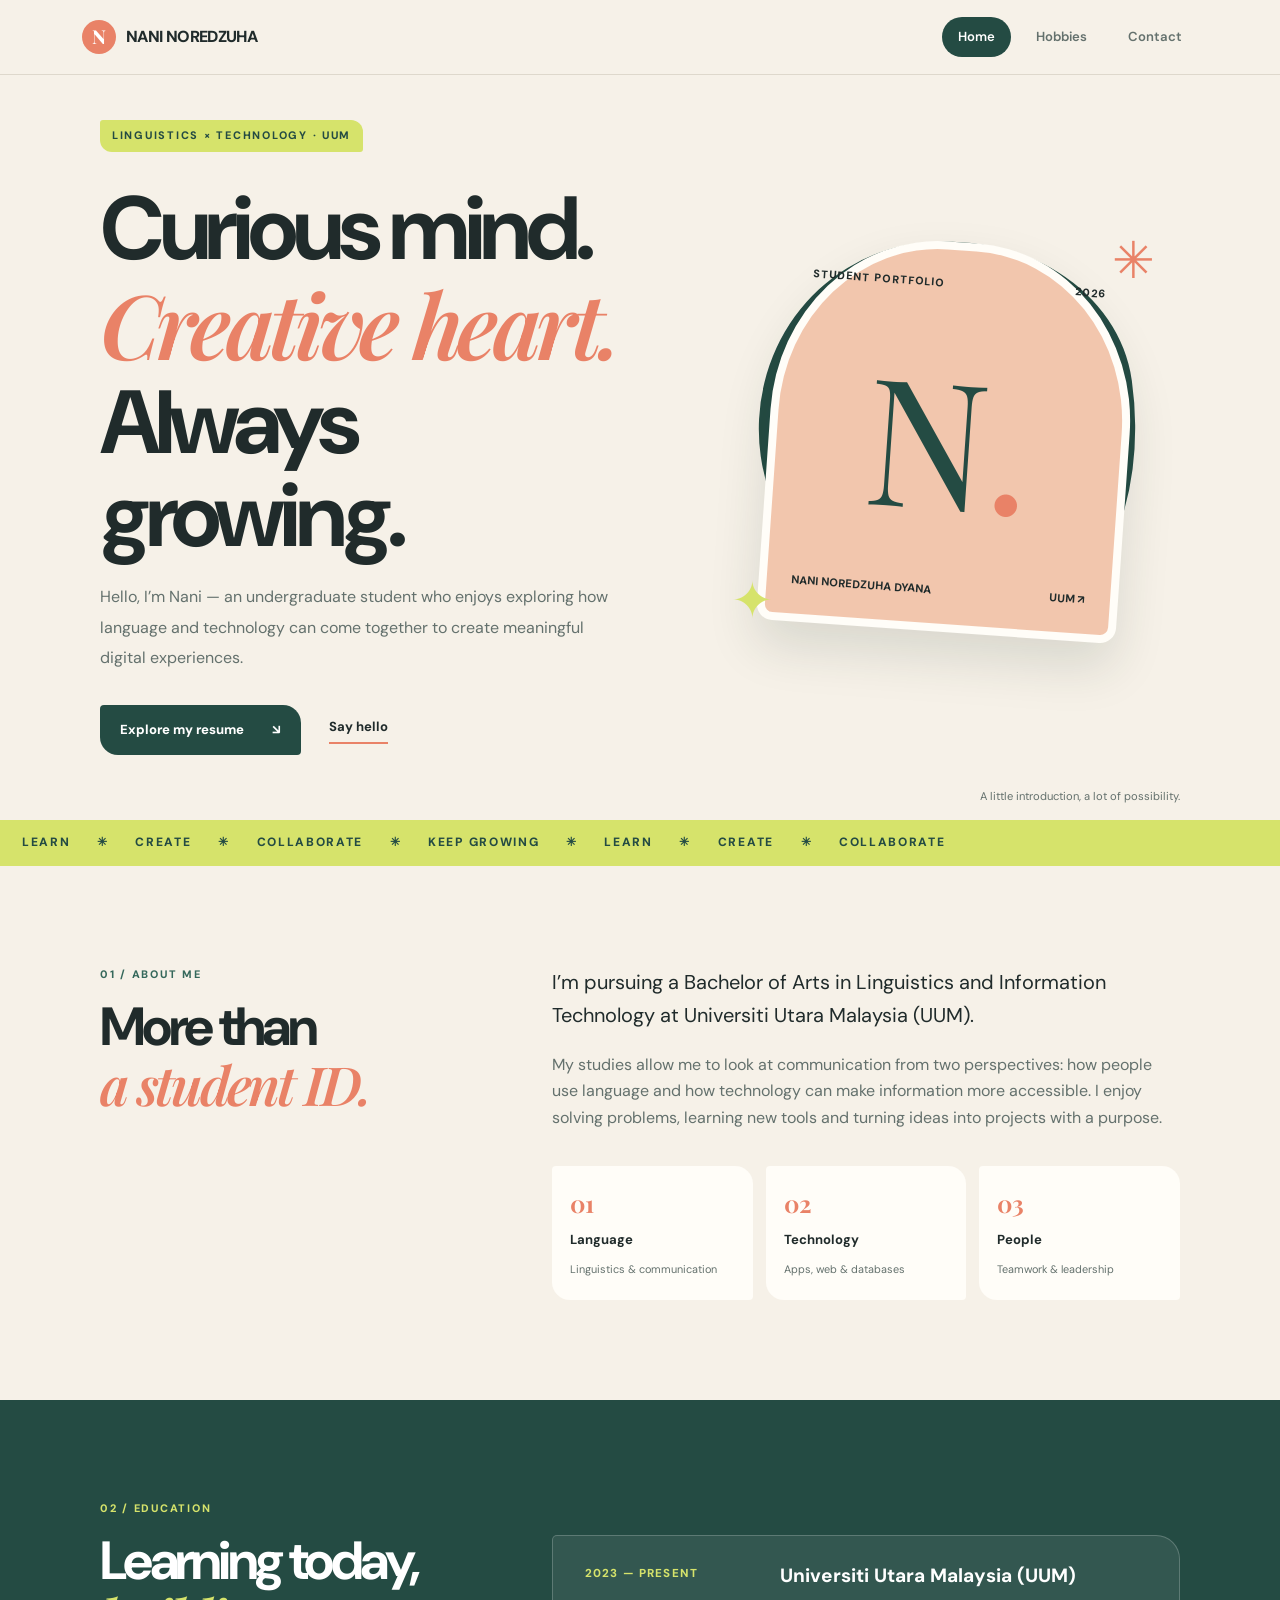
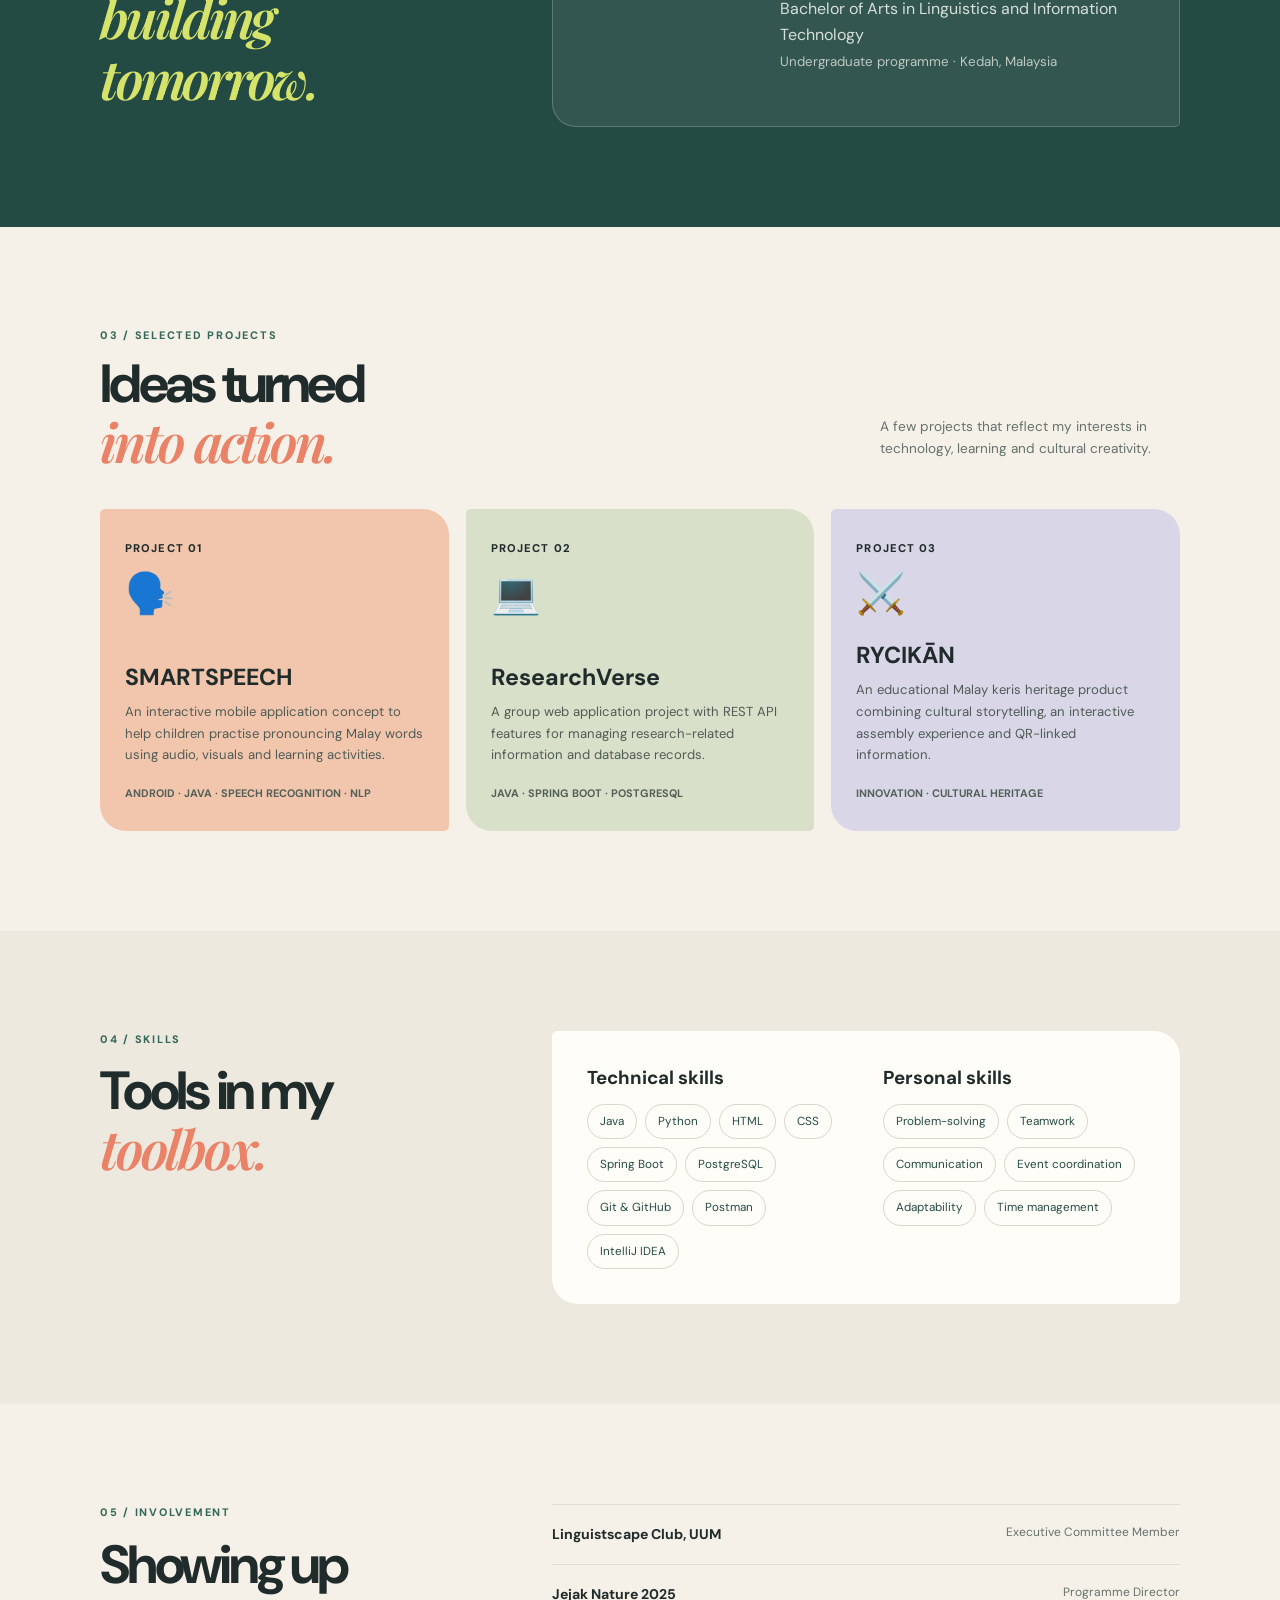
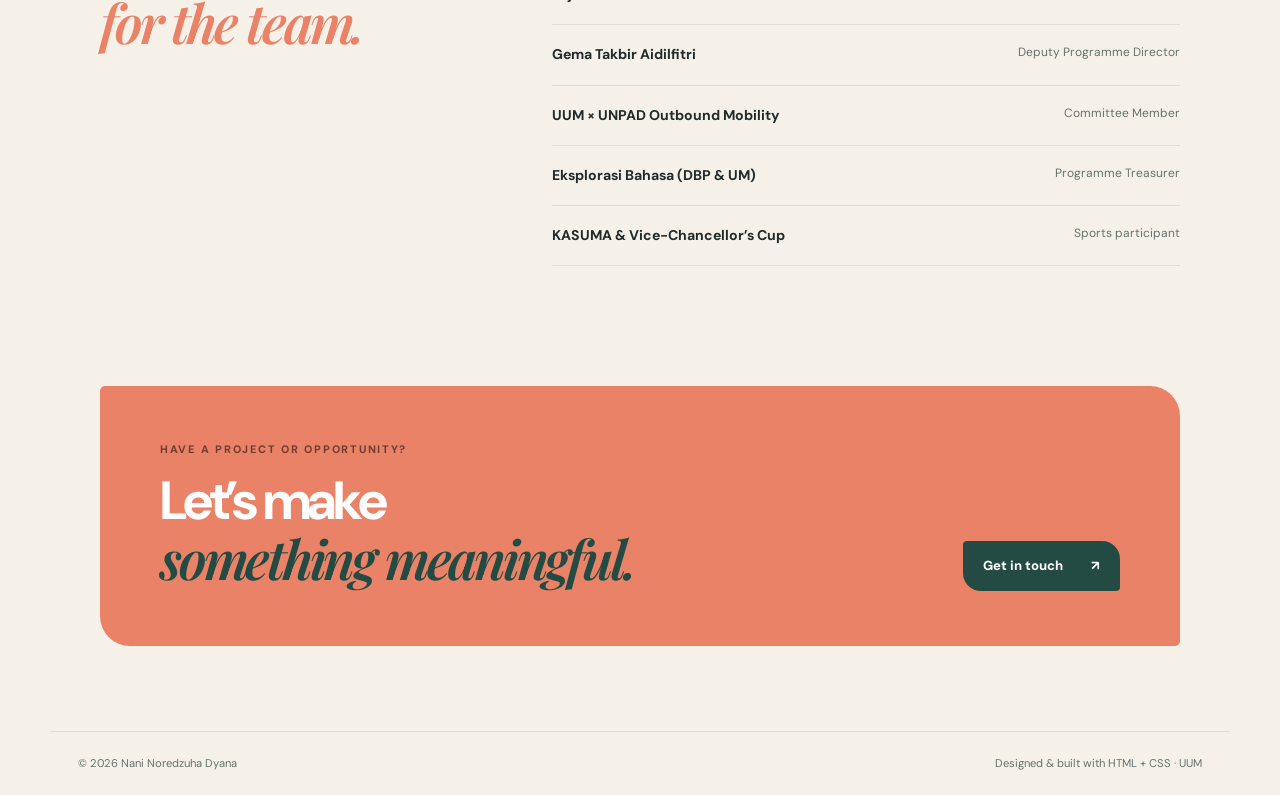
==== index.html @ 20a86c76 "Add personal resume website" ====
<!DOCTYPE html>
<html lang="en">
<head>
  <meta charset="UTF-8"><meta name="viewport" content="width=device-width, initial-scale=1.0">
  <meta name="description" content="Personal resume and portfolio of Nani Noredzuha Dyana.">
  <title>Nani Noredzuha Dyana | Home</title><link rel="stylesheet" href="style.css">
</head>
<body>
<header class="site-header"><div class="header-inner">
  <a class="brand" href="index.html"><span class="brand-mark">N</span> NANI NOREDZUHA</a>
  <nav><a class="active" href="index.html">Home</a><a href="hobbies.html">Hobbies</a><a href="contact.html">Contact</a></nav>
</div></header>
<main>
  <section class="hero wrap">
    <div class="hero-copy">
      <p class="eyebrow">LINGUISTICS × TECHNOLOGY · UUM</p>
      <h1>Curious mind.<br><em>Creative heart.</em><br>Always growing.</h1>
      <p class="intro">Hello, I’m Nani — an undergraduate student who enjoys exploring how language and technology can come together to create meaningful digital experiences.</p>
      <div class="hero-actions"><a class="button button-dark" href="#about">Explore my resume <span>↘</span></a><a class="text-link" href="contact.html">Say hello</a></div>
    </div>
    <div class="visual-wrap" aria-label="Decorative profile illustration">
      <div class="visual-bg"></div><div class="visual-card">
        <div class="visual-top"><span>STUDENT PORTFOLIO</span><span>2026</span></div>
        <div class="big-monogram">N<span style="color:#e98267">.</span></div>
        <div class="visual-bottom"><span>NANI NOREDZUHA DYANA</span><span>UUM ↗</span></div>
      </div><span class="spark one">✳</span><span class="spark two">✦</span>
    </div>
    <span class="hero-note">A little introduction, a lot of possibility.</span>
  </section>
  <div class="marquee"><span>LEARN</span> ✳ <span>CREATE</span> ✳ <span>COLLABORATE</span> ✳ <span>KEEP GROWING</span> ✳ <span>LEARN</span> ✳ <span>CREATE</span> ✳ <span>COLLABORATE</span></div>

  <section class="section wrap section-grid" id="about">
    <div class="section-heading"><p class="eyebrow">01 / ABOUT ME</p><h2>More than<br><em>a student ID.</em></h2></div>
    <div><p class="lead">I’m pursuing a Bachelor of Arts in Linguistics and Information Technology at Universiti Utara Malaysia (UUM).</p>
      <p class="muted">My studies allow me to look at communication from two perspectives: how people use language and how technology can make information more accessible. I enjoy solving problems, learning new tools and turning ideas into projects with a purpose.</p>
      <div class="facts">
        <div class="fact"><b>01</b><strong>Language</strong><small>Linguistics & communication</small></div>
        <div class="fact"><b>02</b><strong>Technology</strong><small>Apps, web & databases</small></div>
        <div class="fact"><b>03</b><strong>People</strong><small>Teamwork & leadership</small></div>
      </div>
    </div>
  </section>

  <section class="section green-section">
    <div class="wrap section-grid">
      <div class="section-heading"><p class="eyebrow">02 / EDUCATION</p><h2>Learning today,<br><em>building tomorrow.</em></h2></div>
      <div class="education-card"><span class="education-date">2023 — PRESENT</span><div><h3>Universiti Utara Malaysia (UUM)</h3><p>Bachelor of Arts in Linguistics and Information Technology</p><small>Undergraduate programme · Kedah, Malaysia</small></div></div>
    </div>
  </section>

  <section class="section wrap">
    <div class="section-title-row"><div><p class="eyebrow">03 / SELECTED PROJECTS</p><h2>Ideas turned<br><em>into action.</em></h2></div><p>A few projects that reflect my interests in technology, learning and cultural creativity.</p></div>
    <div class="project-grid">
      <article class="project-card"><div><span class="project-no">PROJECT 01</span><div class="project-icon">🗣️</div></div><div><h3>SMARTSPEECH</h3><p>An interactive mobile application concept to help children practise pronouncing Malay words using audio, visuals and learning activities.</p><small>ANDROID · JAVA · SPEECH RECOGNITION · NLP</small></div></article>
      <article class="project-card"><div><span class="project-no">PROJECT 02</span><div class="project-icon">💻</div></div><div><h3>ResearchVerse</h3><p>A group web application project with REST API features for managing research-related information and database records.</p><small>JAVA · SPRING BOOT · POSTGRESQL</small></div></article>
      <article class="project-card"><div><span class="project-no">PROJECT 03</span><div class="project-icon">⚔️</div></div><div><h3>RYCIKĀN</h3><p>An educational Malay keris heritage product combining cultural storytelling, an interactive assembly experience and QR-linked information.</p><small>INNOVATION · CULTURAL HERITAGE</small></div></article>
    </div>
  </section>

  <section class="section" style="background:#eee9df"><div class="wrap section-grid">
    <div class="section-heading"><p class="eyebrow">04 / SKILLS</p><h2>Tools in my<br><em>toolbox.</em></h2></div>
    <div class="skills-panel"><div><h3>Technical skills</h3><div class="tags"><span>Java</span><span>Python</span><span>HTML</span><span>CSS</span><span>Spring Boot</span><span>PostgreSQL</span><span>Git & GitHub</span><span>Postman</span><span>IntelliJ IDEA</span></div></div><div><h3>Personal skills</h3><div class="tags"><span>Problem-solving</span><span>Teamwork</span><span>Communication</span><span>Event coordination</span><span>Adaptability</span><span>Time management</span></div></div></div>
  </div></section>

  <section class="section wrap section-grid">
    <div class="section-heading"><p class="eyebrow">05 / INVOLVEMENT</p><h2>Showing up<br><em>for the team.</em></h2></div>
    <div class="involvement-list">
      <div class="involvement-item"><strong>Linguistscape Club, UUM</strong><span>Executive Committee Member</span></div>
      <div class="involvement-item"><strong>Jejak Nature 2025</strong><span>Programme Director</span></div>
      <div class="involvement-item"><strong>Gema Takbir Aidilfitri</strong><span>Deputy Programme Director</span></div>
      <div class="involvement-item"><strong>UUM × UNPAD Outbound Mobility</strong><span>Committee Member</span></div>
      <div class="involvement-item"><strong>Eksplorasi Bahasa (DBP & UM)</strong><span>Programme Treasurer</span></div>
      <div class="involvement-item"><strong>KASUMA & Vice-Chancellor’s Cup</strong><span>Sports participant</span></div>
    </div>
  </section>
  <section class="cta wrap"><div><p class="eyebrow">HAVE A PROJECT OR OPPORTUNITY?</p><h2>Let’s make<br><em>something meaningful.</em></h2></div><a class="button button-dark" href="contact.html">Get in touch <span>↗</span></a></section>
</main>
<footer class="site-footer"><span>© 2026 Nani Noredzuha Dyana</span><span>Designed & built with HTML + CSS · UUM</span></footer>
</body></html>
---- style.css ----
@import url('https://fonts.googleapis.com/css2?family=DM+Sans:wght@400;500;600;700;800&family=Playfair+Display:ital,wght@0,600;0,700;1,600;1,700&display=swap');

:root {
  --ink: #202b2b;
  --muted: #64716d;
  --cream: #f6f1e8;
  --paper: #fffdf8;
  --green: #244b43;
  --green-2: #35685b;
  --lime: #d6e36b;
  --coral: #e98267;
  --peach: #f2c6ad;
  --line: #e2ded4;
}
* { box-sizing: border-box; }
html { scroll-behavior: smooth; }
body { margin: 0; background: var(--cream); color: var(--ink); font-family: 'DM Sans', sans-serif; line-height: 1.65; }
a { color: inherit; text-decoration: none; }
.site-header { position: sticky; top: 0; z-index: 10; background: rgba(246,241,232,.94); backdrop-filter: blur(12px); border-bottom: 1px solid #ded8cc; }
.header-inner { max-width: 1180px; margin: auto; padding: 17px 32px; display: flex; align-items: center; justify-content: space-between; }
.brand { display: flex; align-items: center; gap: 10px; font-size: 1rem; font-weight: 800; letter-spacing: -.04em; }
.brand-mark { width: 34px; height: 34px; display: grid; place-items: center; border-radius: 50%; background: var(--coral); color: white; font-family: 'Playfair Display', serif; font-size: 1.2rem; }
nav { display: flex; align-items: center; gap: 9px; }
nav a { padding: 9px 16px; border-radius: 30px; color: var(--muted); font-size: .82rem; font-weight: 600; transition: .2s; }
nav a:hover, nav a.active { background: var(--green); color: white; }
.wrap { width: min(1080px, calc(100% - 56px)); margin-inline: auto; }
.eyebrow { font-size: .68rem; font-weight: 800; letter-spacing: .16em; text-transform: uppercase; color: var(--green-2); }
h1,h2,h3,p { margin-top: 0; }
h1,h2 { letter-spacing: -.06em; line-height: 1.04; }
h1 { font-size: clamp(3.4rem, 7vw, 6.7rem); margin: 20px 0; }
h1 em,h2 em { color: var(--coral); font-family: 'Playfair Display', serif; font-weight: 600; }
h2 { font-size: clamp(2.3rem, 4.2vw, 3.8rem); }
h3 { line-height: 1.25; }
.intro { max-width: 520px; color: var(--muted); font-size: 1rem; line-height: 1.9; }
.button { display: inline-flex; align-items: center; gap: 28px; padding: 14px 20px; border-radius: 4px 18px 4px 18px; font-size: .82rem; font-weight: 800; transition: transform .2s, box-shadow .2s; }
.button:hover { transform: translateY(-3px); box-shadow: 0 10px 22px #1b332522; }
.button-dark { background: var(--green); color: white; }
.button-coral { background: var(--coral); color: white; }
.text-link { font-size: .82rem; font-weight: 700; border-bottom: 2px solid var(--coral); padding-bottom: 4px; }
.hero { display: grid; grid-template-columns: 1.1fr .9fr; align-items: center; gap: 55px; min-height: 650px; padding-top: 45px; padding-bottom: 65px; position: relative; }
.hero-copy { position: relative; z-index: 1; }
.hero-copy .eyebrow { display: inline-block; background: var(--lime); color: var(--green); padding: 7px 12px; border-radius: 3px 12px 3px 12px; }
.hero-actions { display: flex; align-items: center; gap: 28px; margin-top: 32px; }
.visual-wrap { position: relative; min-height: 480px; display: grid; place-items: center; }
.visual-bg { position: absolute; width: 82%; height: 82%; background: var(--green); border-radius: 48% 52% 40% 60% / 48% 42% 58% 52%; transform: rotate(-8deg); }
.visual-card { position: relative; width: 78%; min-height: 390px; padding: 25px; background: var(--peach); border: 8px solid var(--paper); border-radius: 46% 46% 16px 16px; display: flex; flex-direction: column; justify-content: space-between; box-shadow: 0 25px 50px #1b332522; transform: rotate(4deg); }
.visual-top { display: flex; justify-content: space-between; font-size: .68rem; font-weight: 800; letter-spacing: .1em; }
.big-monogram { align-self: center; font-family: 'Playfair Display', serif; font-size: 11rem; line-height: 1; color: var(--green); }
.visual-bottom { display: flex; justify-content: space-between; align-items: end; font-size: .7rem; font-weight: 700; }
.spark { position: absolute; color: var(--coral); font-size: 3.2rem; }
.spark.one { top: 22px; right: 25px; }
.spark.two { bottom: 34px; left: 12px; color: var(--lime); }
.hero-note { position: absolute; bottom: 15px; right: 0; color: var(--muted); font-size: .7rem; }
.marquee { background: var(--lime); color: var(--green); overflow: hidden; white-space: nowrap; padding: 13px 0; font-weight: 800; font-size: .75rem; letter-spacing: .14em; }
.marquee span { margin: 0 22px; }
.section { padding-top: 100px; padding-bottom: 100px; }
.section-grid { display: grid; grid-template-columns: .75fr 1.25fr; gap: 75px; }
.section-heading h2 { margin: 16px 0; }
.lead { font-size: 1.25rem; line-height: 1.65; max-width: 690px; }
.muted { color: var(--muted); }
.facts { display: grid; grid-template-columns: repeat(3,1fr); gap: 13px; margin-top: 35px; }
.fact { background: var(--paper); padding: 18px; border-radius: 4px 18px 4px 18px; min-height: 125px; }
.fact b { display: block; font-size: 1.5rem; color: var(--coral); font-family: 'Playfair Display',serif; }
.fact strong { display: block; font-size: .82rem; margin: 5px 0; }
.fact small { color: var(--muted); font-size: .68rem; }
.green-section { background: var(--green); color: white; }
.green-section .eyebrow { color: var(--lime); }
.green-section h2 em { color: var(--lime); }
.education-card { margin-top: 35px; background: #ffffff12; border: 1px solid #ffffff35; border-radius: 5px 24px 5px 24px; padding: 28px 32px; display: grid; grid-template-columns: 170px 1fr; gap: 25px; }
.education-date { color: var(--lime); font-size: .72rem; font-weight: 800; letter-spacing: .1em; }
.education-card h3 { margin: 0 0 8px; font-size: 1.2rem; }
.education-card p { color: #d6e0d9; margin: 0; }
.education-card small { color: #bdc9c1; }
.section-title-row { display: flex; justify-content: space-between; align-items: end; gap: 20px; margin-bottom: 35px; }
.section-title-row h2 { margin: 12px 0 0; }
.section-title-row > p { color: var(--muted); max-width: 300px; font-size: .85rem; }
.project-grid { display: grid; grid-template-columns: repeat(3,1fr); gap: 17px; }
.project-card { min-height: 320px; padding: 25px; display: flex; flex-direction: column; justify-content: space-between; border-radius: 5px 26px 5px 26px; transition: transform .2s; }
.project-card:hover { transform: translateY(-6px); }
.project-card:nth-child(1) { background: var(--peach); }
.project-card:nth-child(2) { background: #d9e0c9; }
.project-card:nth-child(3) { background: #d9d6e8; }
.project-icon { font-size: 2.5rem; }
.project-no { font-size: .7rem; font-weight: 800; letter-spacing: .1em; }
.project-card h3 { font-size: 1.45rem; margin: 15px 0 9px; }
.project-card p { color: #505b55; font-size: .82rem; }
.project-card small { font-size: .68rem; font-weight: 700; color: #526057; }
.skills-panel { background: var(--paper); padding: 35px; border-radius: 5px 26px 5px 26px; display: grid; grid-template-columns: 1fr 1fr; gap: 35px; }
.skills-panel h3 { margin: 0 0 15px; }
.tags { display: flex; flex-wrap: wrap; gap: 8px; }
.tags span { border: 1px solid #d9d6cb; border-radius: 30px; padding: 7px 12px; font-size: .73rem; color: var(--green); }
.involvement-list { border-top: 1px solid var(--line); }
.involvement-item { padding: 18px 0; display: flex; justify-content: space-between; gap: 20px; border-bottom: 1px solid var(--line); }
.involvement-item strong { font-size: .88rem; }
.involvement-item span { color: var(--muted); font-size: .75rem; text-align: right; }
.cta { background: var(--coral); padding: 55px 60px; border-radius: 5px 30px 5px 30px; display: flex; align-items: end; justify-content: space-between; gap: 25px; margin-top: 20px; margin-bottom: 85px; }
.cta .eyebrow { color: #713f32; }
.cta h2 { margin: 15px 0 0; color: white; }
.cta h2 em { color: var(--green); }
.site-footer { max-width: 1180px; margin: auto; padding: 22px 28px; display: flex; justify-content: space-between; border-top: 1px solid var(--line); color: var(--muted); font-size: .7rem; }
.page-hero { padding-top: 95px; padding-bottom: 65px; position: relative; }
.page-hero h1 { max-width: 780px; }
.page-hero .intro { max-width: 550px; }
.page-index { position: absolute; right: 0; bottom: 55px; color: var(--coral); font-family: 'Playfair Display',serif; font-size: 2rem; }
.page-index small { font-family: 'DM Sans',sans-serif; color: var(--muted); font-size: .8rem; }
.hobby-grid { display: grid; grid-template-columns: 1fr 1fr; gap: 20px; padding-bottom: 100px; }
.hobby-card { background: var(--paper); border-radius: 5px 25px 5px 25px; overflow: hidden; }
.hobby-card:first-child { grid-row: span 2; }
.hobby-art { min-height: 205px; padding: 25px; display: flex; justify-content: space-between; align-items: end; position: relative; overflow: hidden; }
.hobby-card:first-child .hobby-art { min-height: 440px; }
.art-running { background: var(--green); }
.art-learning { background: var(--peach); }
.art-community { background: #d9d6e8; }
.art-word { color: white; font-family: 'Playfair Display',serif; font-size: clamp(2.5rem,5vw,4.6rem); line-height: .95; z-index: 1; }
.art-learning .art-word,.art-community .art-word { color: var(--green); }
.art-shape { position: absolute; width: 220px; height: 220px; border: 2px solid #ffffff66; border-radius: 50%; right: -25px; top: -30px; box-shadow: 0 0 0 25px #ffffff12,0 0 0 50px #ffffff0b; }
.art-symbol { font-size: 2.5rem; color: var(--lime); z-index: 1; }
.hobby-content { padding: 24px 28px 30px; }
.hobby-content h2 { font-size: 1.7rem; margin: 8px 0 12px; }
.hobby-content p:last-child { color: var(--muted); font-size: .85rem; margin-bottom: 0; }
.quote-band { background: var(--lime); padding: 65px 25px; text-align: center; color: var(--green); }
.quote-band p { max-width: 780px; margin: 0 auto 12px; font: italic 600 clamp(1.5rem,3vw,2.5rem)/1.4 'Playfair Display',serif; }
.quote-band span { font-size: .72rem; font-weight: 700; }
.next-page { display: flex; align-items: center; justify-content: space-between; padding-top: 75px; padding-bottom: 80px; }
.next-page h2 { margin: 10px 0 0; }
.contact-layout { display: grid; grid-template-columns: .85fr 1.15fr; gap: 70px; padding: 25px 0 100px; }
.contact-intro { background: var(--green); color: white; padding: 35px; border-radius: 5px 28px 5px 28px; min-height: 330px; display: flex; flex-direction: column; justify-content: space-between; }
.contact-intro .eyebrow { color: var(--lime); }
.contact-intro h2 { font-size: 2.5rem; }
.contact-intro h2 em { color: var(--lime); }
.contact-intro p:last-child { color: #d4ded8; font-size: .85rem; margin: 0; }
.contact-details { background: var(--paper); border-radius: 5px 28px 5px 28px; padding: 15px 30px; }
.contact-row { display: grid; grid-template-columns: 100px 1fr; gap: 15px; padding: 22px 0; border-bottom: 1px solid var(--line); }
.contact-row:last-child { border: 0; }
.contact-row > span { color: var(--green-2); font-size: .67rem; font-weight: 800; letter-spacing: .12em; }
.contact-row strong { display: block; font-size: .9rem; }
.contact-row small { display: block; color: var(--muted); font-size: .72rem; margin-top: 4px; }
.contact-note { text-align: center; padding: 20px 0 95px; }
.contact-note h2 { font-size: clamp(2.5rem,5vw,4.5rem); margin: 12px 0 22px; }
.contact-note p:last-child { color: var(--muted); font-size: .8rem; }
@media(max-width:760px) {
  .header-inner { padding: 13px 18px; }
  nav { gap: 2px; }
  nav a { padding: 8px 10px; font-size: .72rem; }
  .wrap { width: min(100% - 38px,560px); }
  .hero { grid-template-columns: 1fr; gap: 5px; padding-top: 65px; }
  .visual-wrap { min-height: 380px; }
  .visual-card { min-height: 310px; }
  .big-monogram { font-size: 8rem; }
  .hero-note { bottom: 0; }
  .section { padding: 70px 0; }
  .section-grid { grid-template-columns: 1fr; gap: 15px; }
  .facts { grid-template-columns: 1fr; }
  .fact { min-height: auto; }
  .education-card { grid-template-columns: 1fr; gap: 10px; }
  .project-grid { grid-template-columns: 1fr; }
  .project-card { min-height: 250px; }
  .skills-panel { grid-template-columns: 1fr; padding: 25px; }
  .cta { align-items: start; flex-direction: column; padding: 38px 28px; margin-bottom: 60px; }
  .page-hero { padding-top: 70px; }
  .page-index { bottom: 20px; }
  .hobby-grid { grid-template-columns: 1fr; padding-bottom: 65px; }
  .hobby-card:first-child { grid-row: auto; }
  .hobby-card:first-child .hobby-art { min-height: 280px; }
  .next-page { align-items: start; flex-direction: column; gap: 20px; }
  .contact-layout { grid-template-columns: 1fr; gap: 20px; padding-bottom: 65px; }
  .contact-row { grid-template-columns: 75px 1fr; }
  .site-footer { padding: 20px; flex-wrap: wrap; gap: 8px; }
}
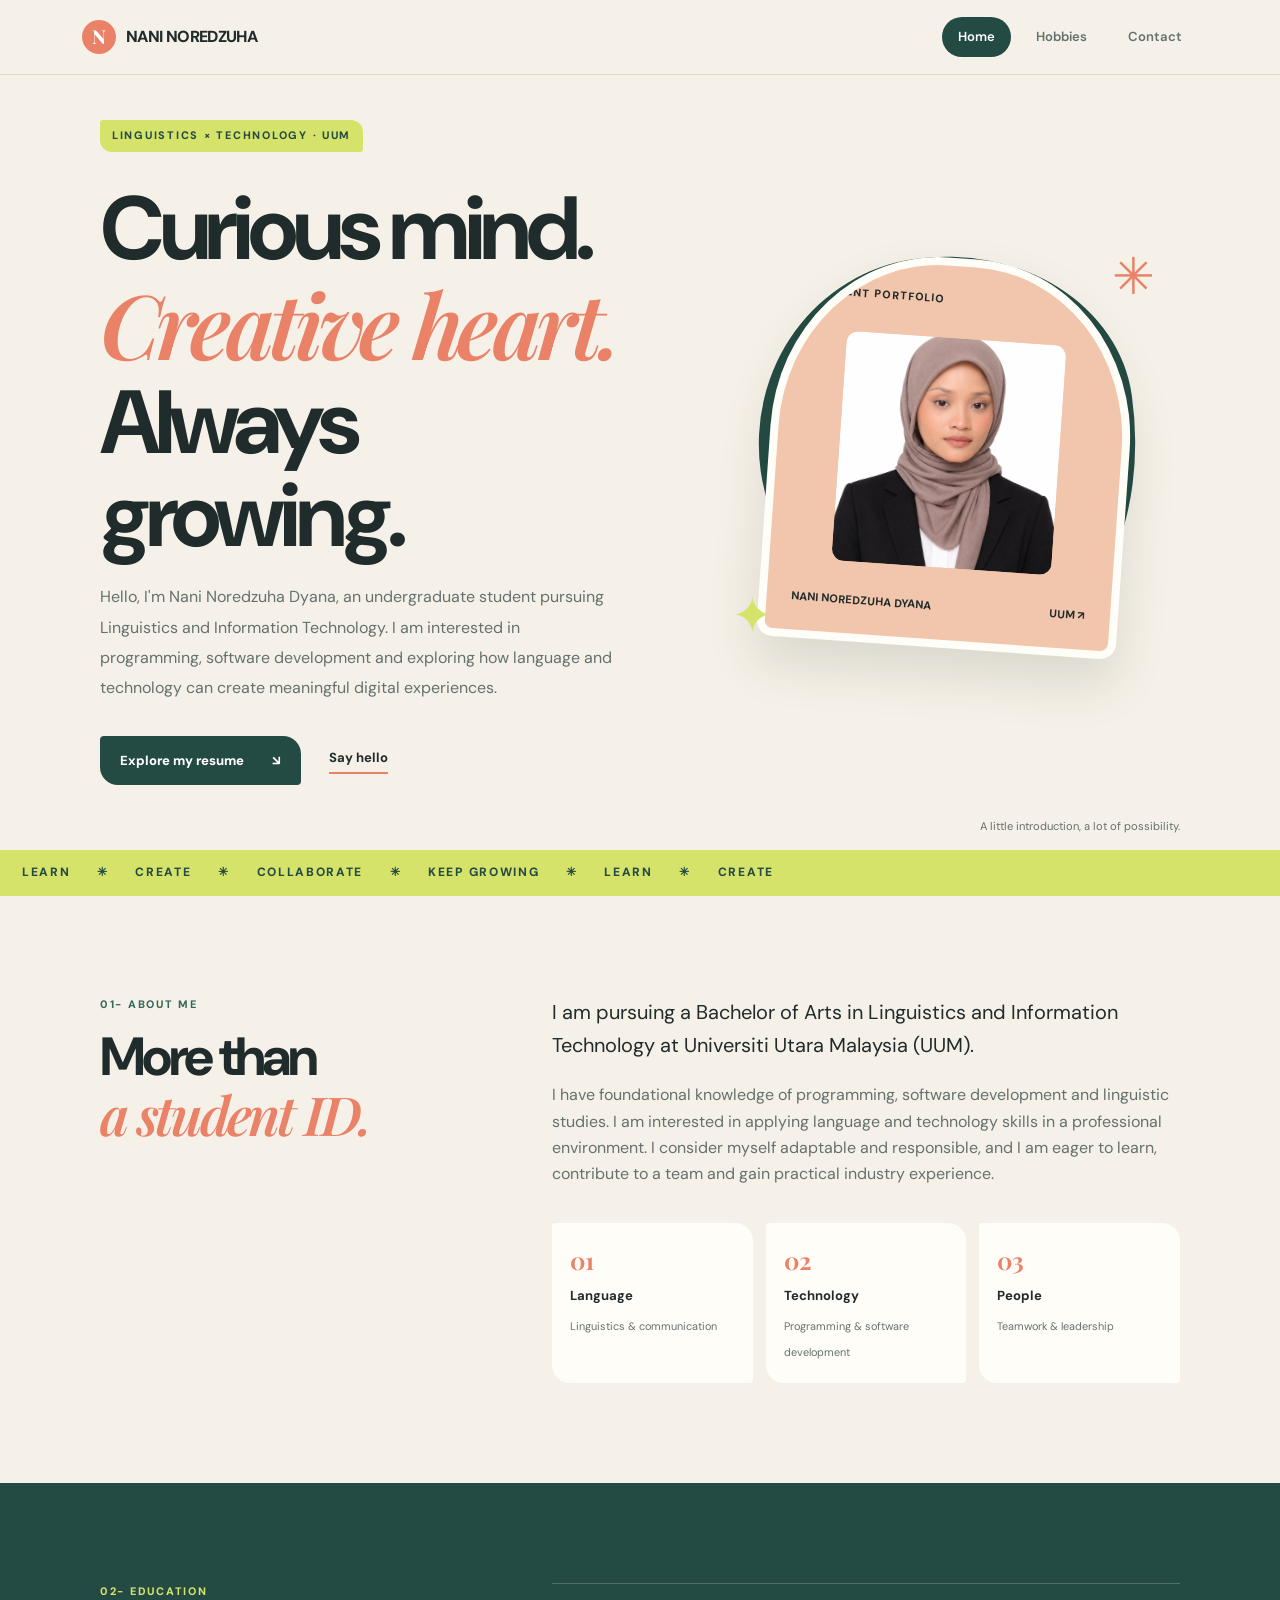
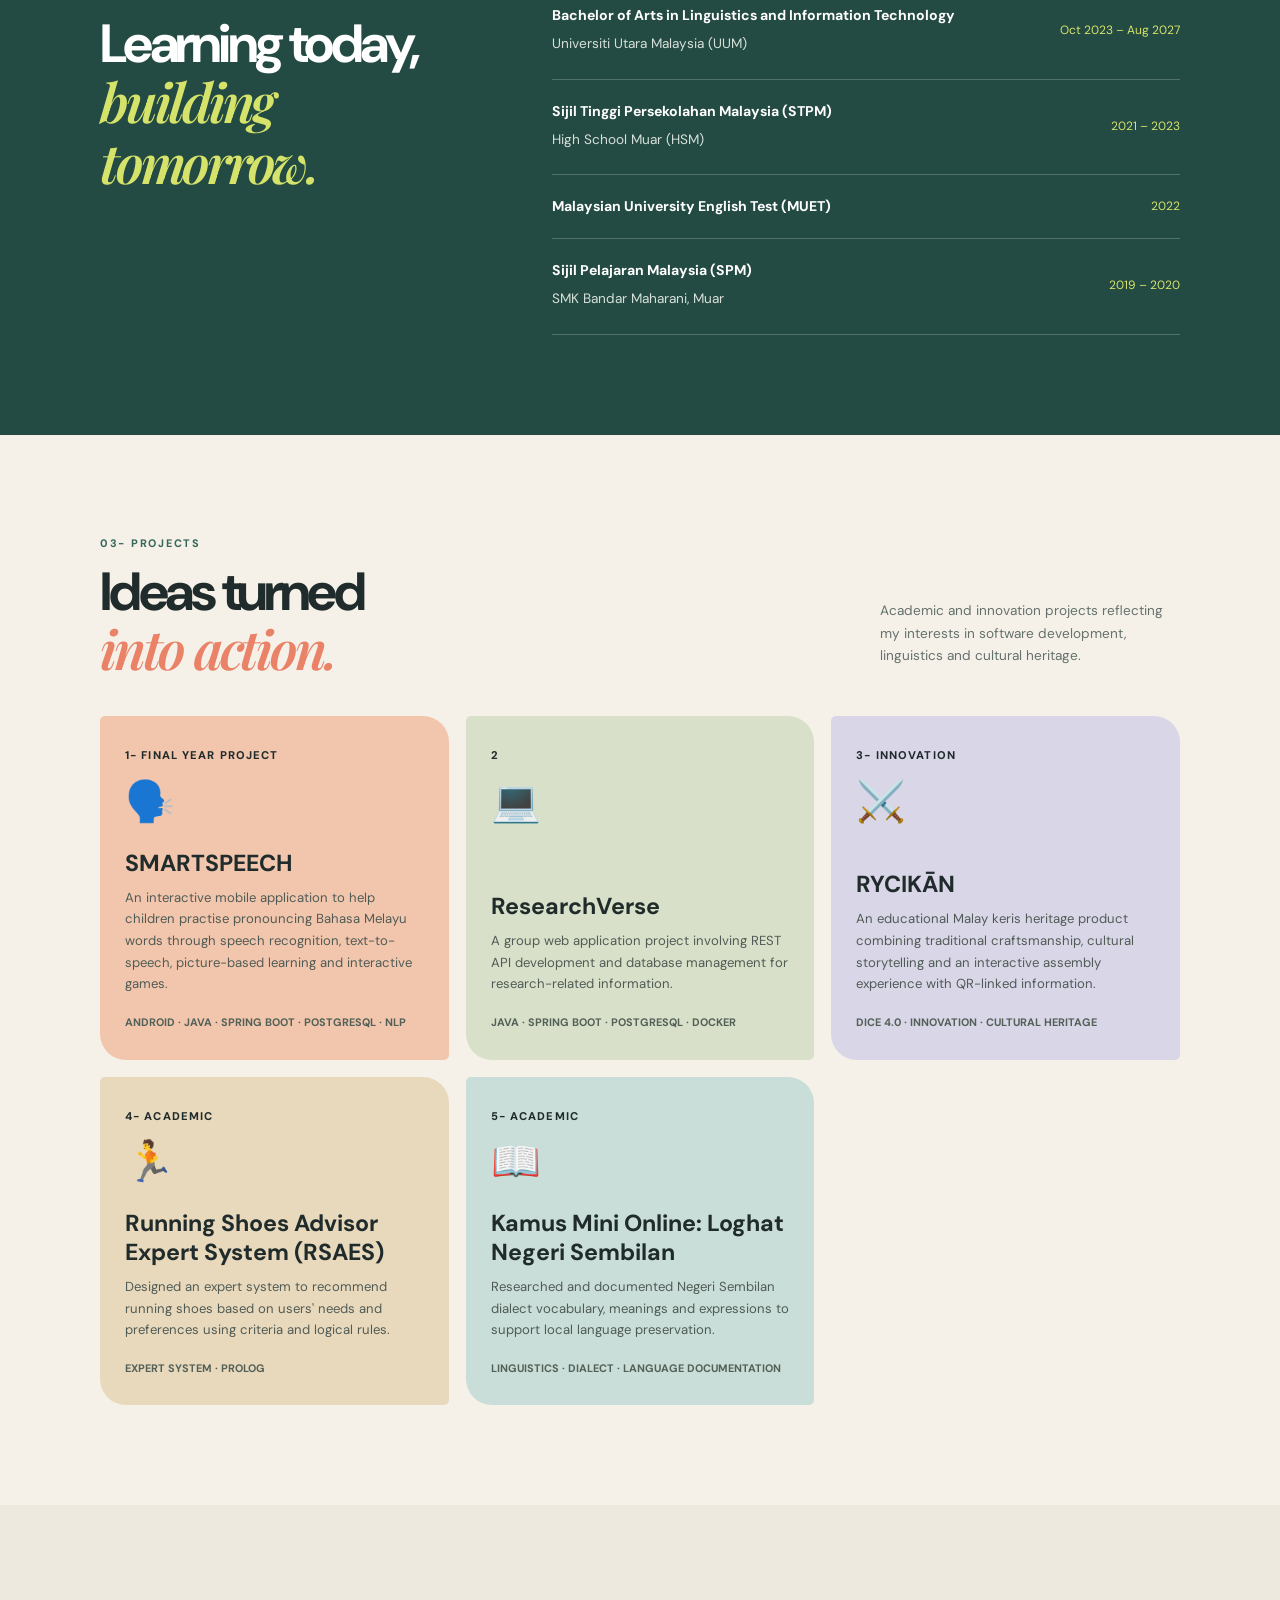
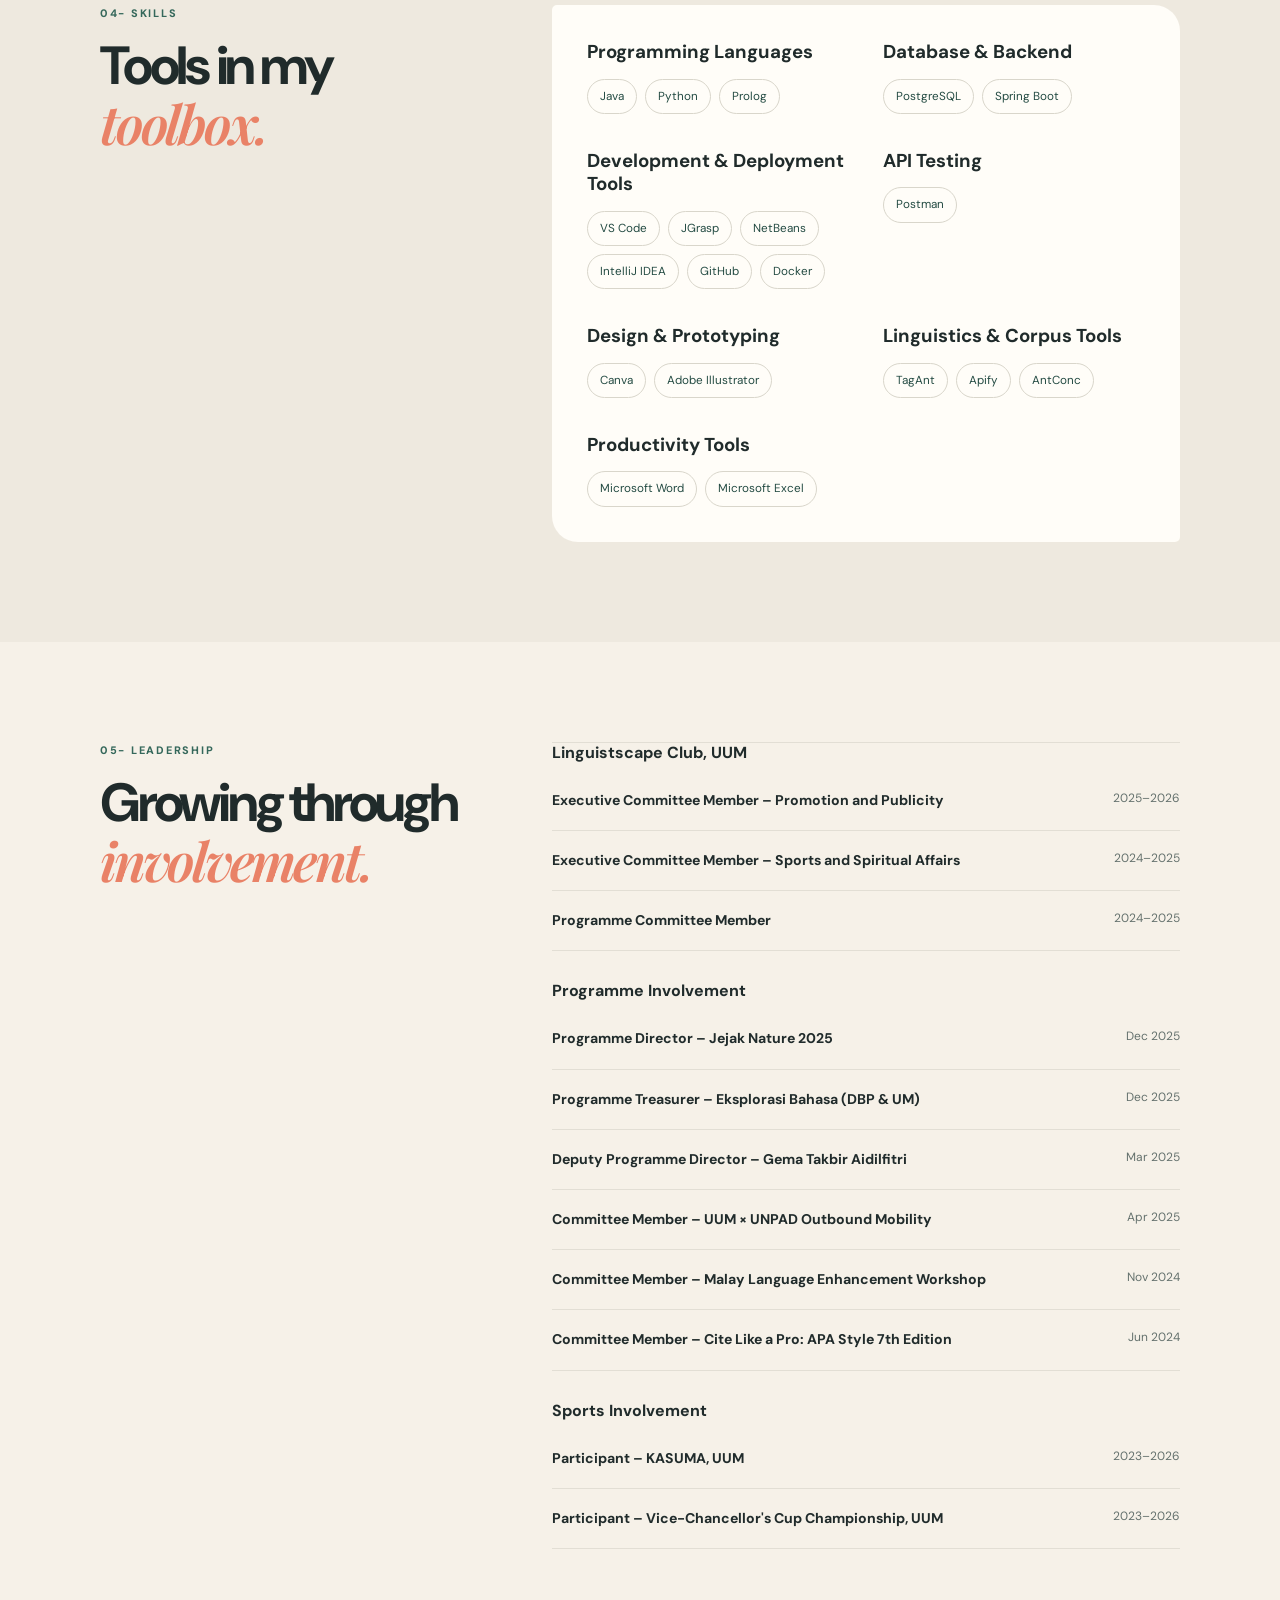
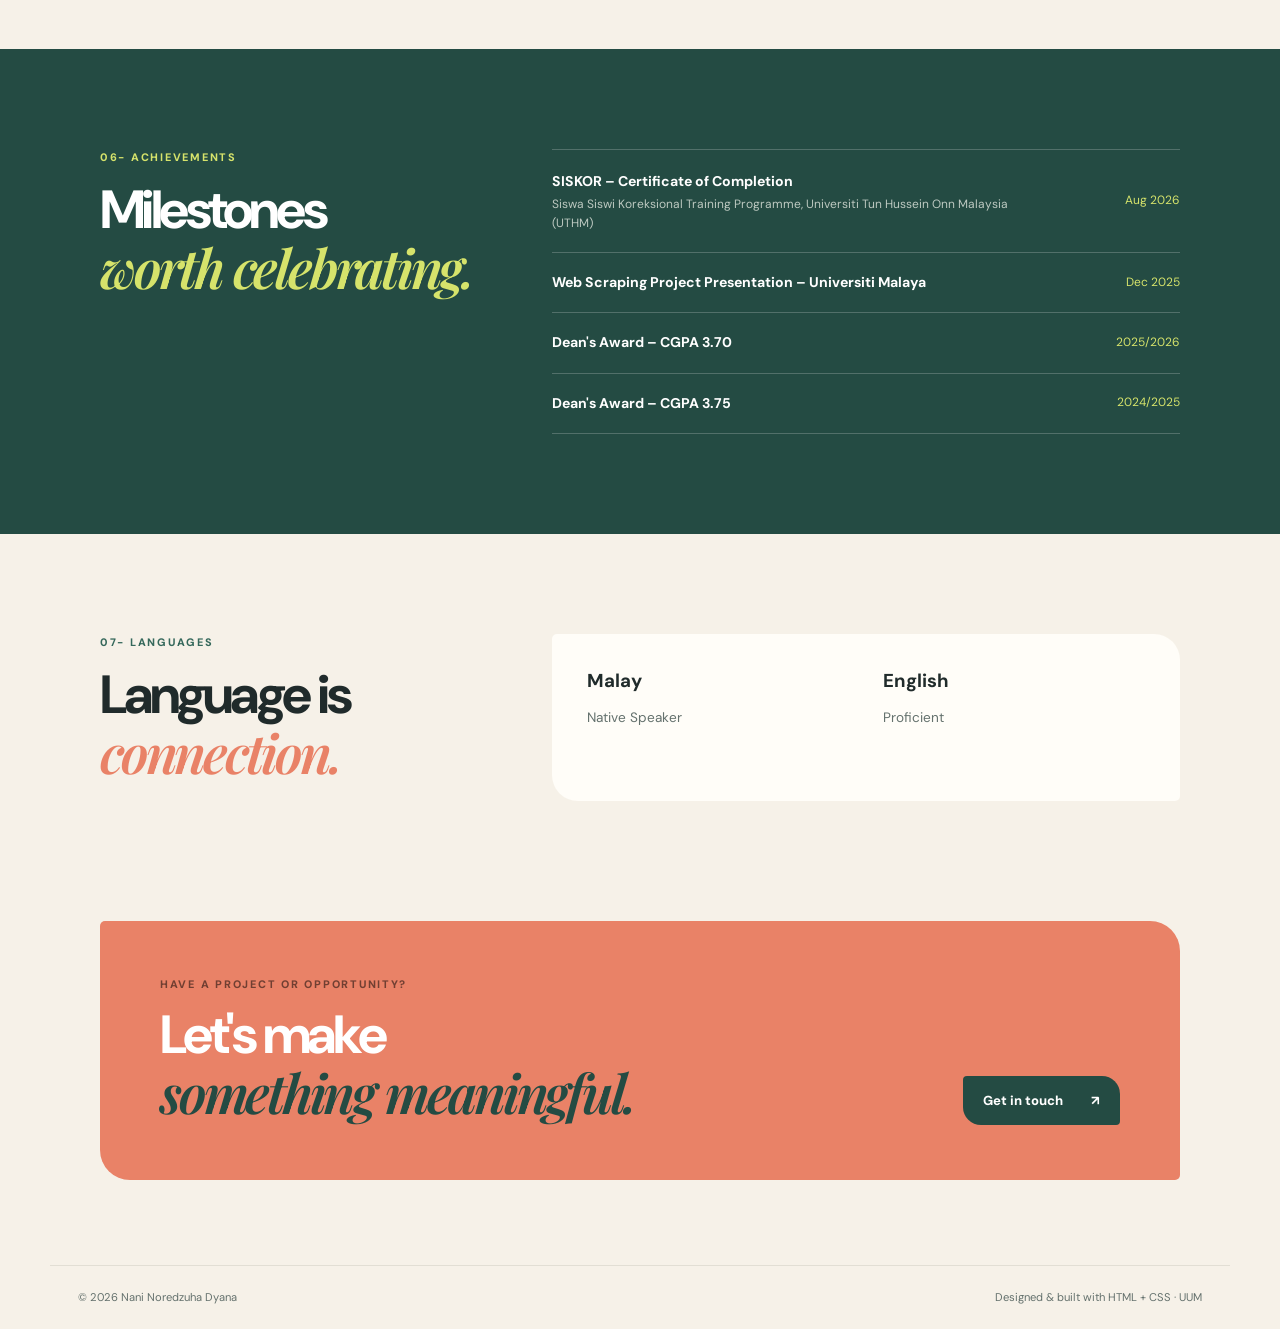
==== commit abe2bb2f: "Update website styling for all pages" ====
--- a/index.html
+++ b/index.html
@@ -1,79 +1,525 @@
+
 <!DOCTYPE html>
 <html lang="en">
 <head>
-  <meta charset="UTF-8"><meta name="viewport" content="width=device-width, initial-scale=1.0">
+  <meta charset="UTF-8">
+  <meta name="viewport" content="width=device-width, initial-scale=1.0">
   <meta name="description" content="Personal resume and portfolio of Nani Noredzuha Dyana.">
-  <title>Nani Noredzuha Dyana | Home</title><link rel="stylesheet" href="style.css">
+  <title>Nani Noredzuha Dyana | Personal Portfolio</title>
+  <link rel="stylesheet" href="style.css">
 </head>
+
 <body>
-<header class="site-header"><div class="header-inner">
-  <a class="brand" href="index.html"><span class="brand-mark">N</span> NANI NOREDZUHA</a>
-  <nav><a class="active" href="index.html">Home</a><a href="hobbies.html">Hobbies</a><a href="contact.html">Contact</a></nav>
-</div></header>
+
+<header class="site-header">
+  <div class="header-inner">
+    <a class="brand" href="index.html">
+      <span class="brand-mark">N</span> NANI NOREDZUHA
+    </a>
+
+    <nav>
+      <a class="active" href="index.html">Home</a>
+      <a href="hobbies.html">Hobbies</a>
+      <a href="contact.html">Contact</a>
+    </nav>
+  </div>
+</header>
+
 <main>
+
+  <!-- HERO SECTION -->
   <section class="hero wrap">
+
     <div class="hero-copy">
       <p class="eyebrow">LINGUISTICS × TECHNOLOGY · UUM</p>
-      <h1>Curious mind.<br><em>Creative heart.</em><br>Always growing.</h1>
-      <p class="intro">Hello, I’m Nani — an undergraduate student who enjoys exploring how language and technology can come together to create meaningful digital experiences.</p>
-      <div class="hero-actions"><a class="button button-dark" href="#about">Explore my resume <span>↘</span></a><a class="text-link" href="contact.html">Say hello</a></div>
-    </div>
-    <div class="visual-wrap" aria-label="Decorative profile illustration">
-      <div class="visual-bg"></div><div class="visual-card">
-        <div class="visual-top"><span>STUDENT PORTFOLIO</span><span>2026</span></div>
-        <div class="big-monogram">N<span style="color:#e98267">.</span></div>
-        <div class="visual-bottom"><span>NANI NOREDZUHA DYANA</span><span>UUM ↗</span></div>
-      </div><span class="spark one">✳</span><span class="spark two">✦</span>
-    </div>
-    <span class="hero-note">A little introduction, a lot of possibility.</span>
-  </section>
-  <div class="marquee"><span>LEARN</span> ✳ <span>CREATE</span> ✳ <span>COLLABORATE</span> ✳ <span>KEEP GROWING</span> ✳ <span>LEARN</span> ✳ <span>CREATE</span> ✳ <span>COLLABORATE</span></div>
-
+
+      <h1>
+        Curious mind.<br>
+        <em>Creative heart.</em><br>
+        Always growing.
+      </h1>
+
+      <p class="intro">
+        Hello, I'm Nani Noredzuha Dyana, an undergraduate student
+        pursuing Linguistics and Information Technology. I am
+        interested in programming, software development and
+        exploring how language and technology can create
+        meaningful digital experiences.
+      </p>
+
+      <div class="hero-actions">
+        <a class="button button-dark" href="#about">
+          Explore my resume <span>↘</span>
+        </a>
+        <a class="text-link" href="contact.html">Say hello</a>
+      </div>
+    </div>
+
+    <div class="visual-wrap">
+      <div class="visual-bg"></div>
+
+      <div class="visual-card profile-card">
+        <div class="visual-top">
+          <span>STUDENT PORTFOLIO</span>
+          <span>2026</span>
+        </div>
+
+        <img src="images/profile.jpg"
+             alt="Nani Noredzuha Dyana"
+             class="profile-photo">
+
+        <div class="visual-bottom">
+          <span>NANI NOREDZUHA DYANA</span>
+          <span>UUM ↗</span>
+        </div>
+      </div>
+
+      <span class="spark one">✳</span>
+      <span class="spark two">✦</span>
+    </div>
+
+    <span class="hero-note">
+            A little introduction, a lot of possibility.
+        </span>
+
+  </section>
+
+  <div class="marquee">
+    <span>LEARN</span> ✳
+    <span>CREATE</span> ✳
+    <span>COLLABORATE</span> ✳
+    <span>KEEP GROWING</span> ✳
+    <span>LEARN</span> ✳
+    <span>CREATE</span>
+  </div>
+
+  <!-- ABOUT ME -->
   <section class="section wrap section-grid" id="about">
-    <div class="section-heading"><p class="eyebrow">01 / ABOUT ME</p><h2>More than<br><em>a student ID.</em></h2></div>
-    <div><p class="lead">I’m pursuing a Bachelor of Arts in Linguistics and Information Technology at Universiti Utara Malaysia (UUM).</p>
-      <p class="muted">My studies allow me to look at communication from two perspectives: how people use language and how technology can make information more accessible. I enjoy solving problems, learning new tools and turning ideas into projects with a purpose.</p>
+
+    <div class="section-heading">
+      <p class="eyebrow">01- ABOUT ME</p>
+      <h2>More than<br><em>a student ID.</em></h2>
+    </div>
+
+    <div>
+      <p class="lead">
+        I am pursuing a Bachelor of Arts in Linguistics and
+        Information Technology at Universiti Utara Malaysia (UUM).
+      </p>
+
+      <p class="muted">
+        I have foundational knowledge of programming, software
+        development and linguistic studies. I am interested in
+        applying language and technology skills in a professional
+        environment. I consider myself adaptable and responsible,
+        and I am eager to learn, contribute to a team and gain
+        practical industry experience.
+      </p>
+
       <div class="facts">
-        <div class="fact"><b>01</b><strong>Language</strong><small>Linguistics & communication</small></div>
-        <div class="fact"><b>02</b><strong>Technology</strong><small>Apps, web & databases</small></div>
-        <div class="fact"><b>03</b><strong>People</strong><small>Teamwork & leadership</small></div>
-      </div>
-    </div>
-  </section>
-
+        <div class="fact">
+          <b>01</b>
+          <strong>Language</strong>
+          <small>Linguistics & communication</small>
+        </div>
+
+        <div class="fact">
+          <b>02</b>
+          <strong>Technology</strong>
+          <small>Programming & software development</small>
+        </div>
+
+        <div class="fact">
+          <b>03</b>
+          <strong>People</strong>
+          <small>Teamwork & leadership</small>
+        </div>
+      </div>
+    </div>
+  </section>
+
+  <!-- EDUCATION -->
   <section class="section green-section">
     <div class="wrap section-grid">
-      <div class="section-heading"><p class="eyebrow">02 / EDUCATION</p><h2>Learning today,<br><em>building tomorrow.</em></h2></div>
-      <div class="education-card"><span class="education-date">2023 — PRESENT</span><div><h3>Universiti Utara Malaysia (UUM)</h3><p>Bachelor of Arts in Linguistics and Information Technology</p><small>Undergraduate programme · Kedah, Malaysia</small></div></div>
-    </div>
-  </section>
-
+
+      <div class="section-heading">
+        <p class="eyebrow">02- EDUCATION</p>
+        <h2>Learning today,<br><em>building tomorrow.</em></h2>
+      </div>
+
+      <div class="involvement-list">
+
+        <div class="involvement-item">
+          <div>
+            <strong>Bachelor of Arts in Linguistics and Information Technology</strong>
+            <p>Universiti Utara Malaysia (UUM)</p>
+          </div>
+          <span>Oct 2023 – Aug 2027</span>
+        </div>
+
+        <div class="involvement-item">
+          <div>
+            <strong>Sijil Tinggi Persekolahan Malaysia (STPM)</strong>
+            <p>High School Muar (HSM)</p>
+          </div>
+          <span>2021 – 2023</span>
+        </div>
+
+        <div class="involvement-item">
+          <div>
+            <strong>Malaysian University English Test (MUET)</strong>
+          </div>
+          <span>2022</span>
+        </div>
+
+        <div class="involvement-item">
+          <div>
+            <strong>Sijil Pelajaran Malaysia (SPM)</strong>
+            <p>SMK Bandar Maharani, Muar</p>
+          </div>
+          <span>2019 – 2020</span>
+        </div>
+
+      </div>
+    </div>
+  </section>
+
+  <!-- ACADEMIC AND INNOVATION PROJECTS -->
   <section class="section wrap">
-    <div class="section-title-row"><div><p class="eyebrow">03 / SELECTED PROJECTS</p><h2>Ideas turned<br><em>into action.</em></h2></div><p>A few projects that reflect my interests in technology, learning and cultural creativity.</p></div>
+
+    <div class="section-title-row">
+      <div>
+        <p class="eyebrow">03- PROJECTS</p>
+        <h2>Ideas turned<br><em>into action.</em></h2>
+      </div>
+
+      <p>
+        Academic and innovation projects reflecting my interests
+        in software development, linguistics and cultural heritage.
+      </p>
+    </div>
+
     <div class="project-grid">
-      <article class="project-card"><div><span class="project-no">PROJECT 01</span><div class="project-icon">🗣️</div></div><div><h3>SMARTSPEECH</h3><p>An interactive mobile application concept to help children practise pronouncing Malay words using audio, visuals and learning activities.</p><small>ANDROID · JAVA · SPEECH RECOGNITION · NLP</small></div></article>
-      <article class="project-card"><div><span class="project-no">PROJECT 02</span><div class="project-icon">💻</div></div><div><h3>ResearchVerse</h3><p>A group web application project with REST API features for managing research-related information and database records.</p><small>JAVA · SPRING BOOT · POSTGRESQL</small></div></article>
-      <article class="project-card"><div><span class="project-no">PROJECT 03</span><div class="project-icon">⚔️</div></div><div><h3>RYCIKĀN</h3><p>An educational Malay keris heritage product combining cultural storytelling, an interactive assembly experience and QR-linked information.</p><small>INNOVATION · CULTURAL HERITAGE</small></div></article>
-    </div>
-  </section>
-
-  <section class="section" style="background:#eee9df"><div class="wrap section-grid">
-    <div class="section-heading"><p class="eyebrow">04 / SKILLS</p><h2>Tools in my<br><em>toolbox.</em></h2></div>
-    <div class="skills-panel"><div><h3>Technical skills</h3><div class="tags"><span>Java</span><span>Python</span><span>HTML</span><span>CSS</span><span>Spring Boot</span><span>PostgreSQL</span><span>Git & GitHub</span><span>Postman</span><span>IntelliJ IDEA</span></div></div><div><h3>Personal skills</h3><div class="tags"><span>Problem-solving</span><span>Teamwork</span><span>Communication</span><span>Event coordination</span><span>Adaptability</span><span>Time management</span></div></div></div>
-  </div></section>
-
+
+      <article class="project-card">
+        <div>
+          <span class="project-no">1- FINAL YEAR PROJECT</span>
+          <div class="project-icon">🗣️</div>
+        </div>
+        <div>
+          <h3>SMARTSPEECH</h3>
+          <p>
+            An interactive mobile application to help children
+            practise pronouncing Bahasa Melayu words through
+            speech recognition, text-to-speech, picture-based
+            learning and interactive games.
+          </p>
+          <small>ANDROID · JAVA · SPRING BOOT · POSTGRESQL · NLP</small>
+        </div>
+      </article>
+
+      <article class="project-card">
+        <div>
+          <span class="project-no">2</span>
+          <div class="project-icon">💻</div>
+        </div>
+        <div>
+          <h3>ResearchVerse</h3>
+          <p>
+            A group web application project involving REST API
+            development and database management for
+            research-related information.
+          </p>
+          <small>JAVA · SPRING BOOT · POSTGRESQL · DOCKER</small>
+        </div>
+      </article>
+
+      <article class="project-card">
+        <div>
+          <span class="project-no">3- INNOVATION</span>
+          <div class="project-icon">⚔️</div>
+        </div>
+        <div>
+          <h3>RYCIKĀN</h3>
+          <p>
+            An educational Malay keris heritage product
+            combining traditional craftsmanship, cultural
+            storytelling and an interactive assembly
+            experience with QR-linked information.
+          </p>
+          <small>DICE 4.0 · INNOVATION · CULTURAL HERITAGE</small>
+        </div>
+      </article>
+
+      <article class="project-card">
+        <div>
+          <span class="project-no">4- ACADEMIC</span>
+          <div class="project-icon">🏃</div>
+        </div>
+        <div>
+          <h3>Running Shoes Advisor Expert System (RSAES)</h3>
+          <p>
+            Designed an expert system to recommend running
+            shoes based on users' needs and preferences
+            using criteria and logical rules.
+          </p>
+          <small>EXPERT SYSTEM · PROLOG</small>
+        </div>
+      </article>
+
+      <article class="project-card">
+        <div>
+          <span class="project-no">5- ACADEMIC</span>
+          <div class="project-icon">📖</div>
+        </div>
+        <div>
+          <h3>Kamus Mini Online: Loghat Negeri Sembilan</h3>
+          <p>
+            Researched and documented Negeri Sembilan dialect
+            vocabulary, meanings and expressions to support
+            local language preservation.
+          </p>
+          <small>LINGUISTICS · DIALECT · LANGUAGE DOCUMENTATION</small>
+        </div>
+      </article>
+
+    </div>
+  </section>
+
+  <!-- SKILLS -->
+  <section class="section" style="background:#eee9df">
+    <div class="wrap section-grid">
+
+      <div class="section-heading">
+        <p class="eyebrow">04- SKILLS</p>
+        <h2>Tools in my<br><em>toolbox.</em></h2>
+      </div>
+
+      <div class="skills-panel">
+
+        <div>
+          <h3>Programming Languages</h3>
+          <div class="tags">
+            <span>Java</span>
+            <span>Python</span>
+            <span>Prolog</span>
+          </div>
+        </div>
+
+        <div>
+          <h3>Database & Backend</h3>
+          <div class="tags">
+            <span>PostgreSQL</span>
+            <span>Spring Boot</span>
+          </div>
+        </div>
+
+        <div>
+          <h3>Development & Deployment Tools</h3>
+          <div class="tags">
+            <span>VS Code</span>
+            <span>JGrasp</span>
+            <span>NetBeans</span>
+            <span>IntelliJ IDEA</span>
+            <span>GitHub</span>
+            <span>Docker</span>
+          </div>
+        </div>
+
+        <div>
+          <h3>API Testing</h3>
+          <div class="tags">
+            <span>Postman</span>
+          </div>
+        </div>
+
+        <div>
+          <h3>Design & Prototyping</h3>
+          <div class="tags">
+            <span>Canva</span>
+            <span>Adobe Illustrator</span>
+          </div>
+        </div>
+
+        <div>
+          <h3>Linguistics & Corpus Tools</h3>
+          <div class="tags">
+            <span>TagAnt</span>
+            <span>Apify</span>
+            <span>AntConc</span>
+          </div>
+        </div>
+
+        <div>
+          <h3>Productivity Tools</h3>
+          <div class="tags">
+            <span>Microsoft Word</span>
+            <span>Microsoft Excel</span>
+          </div>
+        </div>
+
+      </div>
+    </div>
+  </section>
+
+  <!-- LEADERSHIP AND ORGANISATIONAL INVOLVEMENT -->
   <section class="section wrap section-grid">
-    <div class="section-heading"><p class="eyebrow">05 / INVOLVEMENT</p><h2>Showing up<br><em>for the team.</em></h2></div>
+
+    <div class="section-heading">
+      <p class="eyebrow">05- LEADERSHIP</p>
+      <h2>Growing through<br><em>involvement.</em></h2>
+    </div>
+
     <div class="involvement-list">
-      <div class="involvement-item"><strong>Linguistscape Club, UUM</strong><span>Executive Committee Member</span></div>
-      <div class="involvement-item"><strong>Jejak Nature 2025</strong><span>Programme Director</span></div>
-      <div class="involvement-item"><strong>Gema Takbir Aidilfitri</strong><span>Deputy Programme Director</span></div>
-      <div class="involvement-item"><strong>UUM × UNPAD Outbound Mobility</strong><span>Committee Member</span></div>
-      <div class="involvement-item"><strong>Eksplorasi Bahasa (DBP & UM)</strong><span>Programme Treasurer</span></div>
-      <div class="involvement-item"><strong>KASUMA & Vice-Chancellor’s Cup</strong><span>Sports participant</span></div>
-    </div>
-  </section>
-  <section class="cta wrap"><div><p class="eyebrow">HAVE A PROJECT OR OPPORTUNITY?</p><h2>Let’s make<br><em>something meaningful.</em></h2></div><a class="button button-dark" href="contact.html">Get in touch <span>↗</span></a></section>
+
+      <h3>Linguistscape Club, UUM</h3>
+
+      <div class="involvement-item">
+        <strong>Executive Committee Member – Promotion and Publicity</strong>
+        <span>2025–2026</span>
+      </div>
+
+      <div class="involvement-item">
+        <strong>Executive Committee Member – Sports and Spiritual Affairs</strong>
+        <span>2024–2025</span>
+      </div>
+
+      <div class="involvement-item">
+        <strong>Programme Committee Member</strong>
+        <span>2024–2025</span>
+      </div>
+
+      <h3 style="margin-top:30px;">Programme Involvement</h3>
+
+      <div class="involvement-item">
+        <strong>Programme Director – Jejak Nature 2025</strong>
+        <span>Dec 2025</span>
+      </div>
+
+      <div class="involvement-item">
+        <strong>Programme Treasurer – Eksplorasi Bahasa (DBP & UM)</strong>
+        <span>Dec 2025</span>
+      </div>
+
+      <div class="involvement-item">
+        <strong>Deputy Programme Director – Gema Takbir Aidilfitri</strong>
+        <span>Mar 2025</span>
+      </div>
+
+      <div class="involvement-item">
+        <strong>Committee Member – UUM × UNPAD Outbound Mobility</strong>
+        <span>Apr 2025</span>
+      </div>
+
+      <div class="involvement-item">
+        <strong>Committee Member – Malay Language Enhancement Workshop</strong>
+        <span>Nov 2024</span>
+      </div>
+
+      <div class="involvement-item">
+        <strong>Committee Member – Cite Like a Pro: APA Style 7th Edition</strong>
+        <span>Jun 2024</span>
+      </div>
+
+      <h3 style="margin-top:30px;">Sports Involvement</h3>
+
+      <div class="involvement-item">
+        <strong>Participant – KASUMA, UUM</strong>
+        <span>2023–2026</span>
+      </div>
+
+      <div class="involvement-item">
+        <strong>Participant – Vice-Chancellor's Cup Championship, UUM</strong>
+        <span>2023–2026</span>
+      </div>
+
+    </div>
+  </section>
+
+  <!-- ACHIEVEMENTS -->
+  <section class="section green-section">
+    <div class="wrap section-grid">
+
+      <div class="section-heading">
+        <p class="eyebrow">06- ACHIEVEMENTS</p>
+        <h2>Milestones<br><em>worth celebrating.</em></h2>
+      </div>
+
+      <div class="involvement-list">
+
+        <div class="involvement-item">
+          <div>
+            <strong>SISKOR – Certificate of Completion</strong>
+            <small>
+              Siswa Siswi Koreksional Training Programme,
+              Universiti Tun Hussein Onn Malaysia (UTHM)
+            </small>
+          </div>
+          <span>Aug 2026</span>
+        </div>
+
+        <div class="involvement-item">
+          <strong>Web Scraping Project Presentation – Universiti Malaya</strong>
+          <span>Dec 2025</span>
+        </div>
+
+        <div class="involvement-item">
+          <strong>Dean's Award – CGPA 3.70</strong>
+          <span>2025/2026</span>
+        </div>
+
+        <div class="involvement-item">
+          <strong>Dean's Award – CGPA 3.75</strong>
+          <span>2024/2025</span>
+        </div>
+
+      </div>
+    </div>
+  </section>
+
+  <!-- LANGUAGES -->
+  <section class="section wrap section-grid">
+
+    <div class="section-heading">
+      <p class="eyebrow">07- LANGUAGES</p>
+      <h2>Language is<br><em>connection.</em></h2>
+    </div>
+
+    <div class="skills-panel">
+
+      <div>
+        <h3>Malay</h3>
+        <p>Native Speaker</p>
+      </div>
+
+      <div>
+        <h3>English</h3>
+        <p>Proficient</p>
+      </div>
+
+    </div>
+  </section>
+
+  <!-- CONTACT CTA -->
+  <section class="cta wrap">
+
+    <div>
+      <p class="eyebrow">HAVE A PROJECT OR OPPORTUNITY?</p>
+      <h2>Let's make<br><em>something meaningful.</em></h2>
+    </div>
+
+    <a class="button button-dark" href="contact.html">
+      Get in touch <span>↗</span>
+    </a>
+
+  </section>
+
 </main>
-<footer class="site-footer"><span>© 2026 Nani Noredzuha Dyana</span><span>Designed & built with HTML + CSS · UUM</span></footer>
-</body></html>+
+<footer class="site-footer">
+  <span>© 2026 Nani Noredzuha Dyana</span>
+  <span>Designed & built with HTML + CSS · UUM</span>
+</footer>
+
+</body>
+</html>
--- a/style.css
+++ b/style.css
@@ -1,4 +1,8 @@
 @import url('https://fonts.googleapis.com/css2?family=DM+Sans:wght@400;500;600;700;800&family=Playfair+Display:ital,wght@0,600;0,700;1,600;1,700&display=swap');
+
+/* =========================
+   GENERAL SETTINGS
+========================= */
 
 :root {
   --ink: #202b2b;
@@ -12,158 +16,1105 @@
   --peach: #f2c6ad;
   --line: #e2ded4;
 }
-* { box-sizing: border-box; }
-html { scroll-behavior: smooth; }
-body { margin: 0; background: var(--cream); color: var(--ink); font-family: 'DM Sans', sans-serif; line-height: 1.65; }
-a { color: inherit; text-decoration: none; }
-.site-header { position: sticky; top: 0; z-index: 10; background: rgba(246,241,232,.94); backdrop-filter: blur(12px); border-bottom: 1px solid #ded8cc; }
-.header-inner { max-width: 1180px; margin: auto; padding: 17px 32px; display: flex; align-items: center; justify-content: space-between; }
-.brand { display: flex; align-items: center; gap: 10px; font-size: 1rem; font-weight: 800; letter-spacing: -.04em; }
-.brand-mark { width: 34px; height: 34px; display: grid; place-items: center; border-radius: 50%; background: var(--coral); color: white; font-family: 'Playfair Display', serif; font-size: 1.2rem; }
-nav { display: flex; align-items: center; gap: 9px; }
-nav a { padding: 9px 16px; border-radius: 30px; color: var(--muted); font-size: .82rem; font-weight: 600; transition: .2s; }
-nav a:hover, nav a.active { background: var(--green); color: white; }
-.wrap { width: min(1080px, calc(100% - 56px)); margin-inline: auto; }
-.eyebrow { font-size: .68rem; font-weight: 800; letter-spacing: .16em; text-transform: uppercase; color: var(--green-2); }
-h1,h2,h3,p { margin-top: 0; }
-h1,h2 { letter-spacing: -.06em; line-height: 1.04; }
-h1 { font-size: clamp(3.4rem, 7vw, 6.7rem); margin: 20px 0; }
-h1 em,h2 em { color: var(--coral); font-family: 'Playfair Display', serif; font-weight: 600; }
-h2 { font-size: clamp(2.3rem, 4.2vw, 3.8rem); }
-h3 { line-height: 1.25; }
-.intro { max-width: 520px; color: var(--muted); font-size: 1rem; line-height: 1.9; }
-.button { display: inline-flex; align-items: center; gap: 28px; padding: 14px 20px; border-radius: 4px 18px 4px 18px; font-size: .82rem; font-weight: 800; transition: transform .2s, box-shadow .2s; }
-.button:hover { transform: translateY(-3px); box-shadow: 0 10px 22px #1b332522; }
-.button-dark { background: var(--green); color: white; }
-.button-coral { background: var(--coral); color: white; }
-.text-link { font-size: .82rem; font-weight: 700; border-bottom: 2px solid var(--coral); padding-bottom: 4px; }
-.hero { display: grid; grid-template-columns: 1.1fr .9fr; align-items: center; gap: 55px; min-height: 650px; padding-top: 45px; padding-bottom: 65px; position: relative; }
-.hero-copy { position: relative; z-index: 1; }
-.hero-copy .eyebrow { display: inline-block; background: var(--lime); color: var(--green); padding: 7px 12px; border-radius: 3px 12px 3px 12px; }
-.hero-actions { display: flex; align-items: center; gap: 28px; margin-top: 32px; }
-.visual-wrap { position: relative; min-height: 480px; display: grid; place-items: center; }
-.visual-bg { position: absolute; width: 82%; height: 82%; background: var(--green); border-radius: 48% 52% 40% 60% / 48% 42% 58% 52%; transform: rotate(-8deg); }
-.visual-card { position: relative; width: 78%; min-height: 390px; padding: 25px; background: var(--peach); border: 8px solid var(--paper); border-radius: 46% 46% 16px 16px; display: flex; flex-direction: column; justify-content: space-between; box-shadow: 0 25px 50px #1b332522; transform: rotate(4deg); }
-.visual-top { display: flex; justify-content: space-between; font-size: .68rem; font-weight: 800; letter-spacing: .1em; }
-.big-monogram { align-self: center; font-family: 'Playfair Display', serif; font-size: 11rem; line-height: 1; color: var(--green); }
-.visual-bottom { display: flex; justify-content: space-between; align-items: end; font-size: .7rem; font-weight: 700; }
-.spark { position: absolute; color: var(--coral); font-size: 3.2rem; }
-.spark.one { top: 22px; right: 25px; }
-.spark.two { bottom: 34px; left: 12px; color: var(--lime); }
-.hero-note { position: absolute; bottom: 15px; right: 0; color: var(--muted); font-size: .7rem; }
-.marquee { background: var(--lime); color: var(--green); overflow: hidden; white-space: nowrap; padding: 13px 0; font-weight: 800; font-size: .75rem; letter-spacing: .14em; }
-.marquee span { margin: 0 22px; }
-.section { padding-top: 100px; padding-bottom: 100px; }
-.section-grid { display: grid; grid-template-columns: .75fr 1.25fr; gap: 75px; }
-.section-heading h2 { margin: 16px 0; }
-.lead { font-size: 1.25rem; line-height: 1.65; max-width: 690px; }
-.muted { color: var(--muted); }
-.facts { display: grid; grid-template-columns: repeat(3,1fr); gap: 13px; margin-top: 35px; }
-.fact { background: var(--paper); padding: 18px; border-radius: 4px 18px 4px 18px; min-height: 125px; }
-.fact b { display: block; font-size: 1.5rem; color: var(--coral); font-family: 'Playfair Display',serif; }
-.fact strong { display: block; font-size: .82rem; margin: 5px 0; }
-.fact small { color: var(--muted); font-size: .68rem; }
-.green-section { background: var(--green); color: white; }
-.green-section .eyebrow { color: var(--lime); }
-.green-section h2 em { color: var(--lime); }
-.education-card { margin-top: 35px; background: #ffffff12; border: 1px solid #ffffff35; border-radius: 5px 24px 5px 24px; padding: 28px 32px; display: grid; grid-template-columns: 170px 1fr; gap: 25px; }
-.education-date { color: var(--lime); font-size: .72rem; font-weight: 800; letter-spacing: .1em; }
-.education-card h3 { margin: 0 0 8px; font-size: 1.2rem; }
-.education-card p { color: #d6e0d9; margin: 0; }
-.education-card small { color: #bdc9c1; }
-.section-title-row { display: flex; justify-content: space-between; align-items: end; gap: 20px; margin-bottom: 35px; }
-.section-title-row h2 { margin: 12px 0 0; }
-.section-title-row > p { color: var(--muted); max-width: 300px; font-size: .85rem; }
-.project-grid { display: grid; grid-template-columns: repeat(3,1fr); gap: 17px; }
-.project-card { min-height: 320px; padding: 25px; display: flex; flex-direction: column; justify-content: space-between; border-radius: 5px 26px 5px 26px; transition: transform .2s; }
-.project-card:hover { transform: translateY(-6px); }
-.project-card:nth-child(1) { background: var(--peach); }
-.project-card:nth-child(2) { background: #d9e0c9; }
-.project-card:nth-child(3) { background: #d9d6e8; }
-.project-icon { font-size: 2.5rem; }
-.project-no { font-size: .7rem; font-weight: 800; letter-spacing: .1em; }
-.project-card h3 { font-size: 1.45rem; margin: 15px 0 9px; }
-.project-card p { color: #505b55; font-size: .82rem; }
-.project-card small { font-size: .68rem; font-weight: 700; color: #526057; }
-.skills-panel { background: var(--paper); padding: 35px; border-radius: 5px 26px 5px 26px; display: grid; grid-template-columns: 1fr 1fr; gap: 35px; }
-.skills-panel h3 { margin: 0 0 15px; }
-.tags { display: flex; flex-wrap: wrap; gap: 8px; }
-.tags span { border: 1px solid #d9d6cb; border-radius: 30px; padding: 7px 12px; font-size: .73rem; color: var(--green); }
-.involvement-list { border-top: 1px solid var(--line); }
-.involvement-item { padding: 18px 0; display: flex; justify-content: space-between; gap: 20px; border-bottom: 1px solid var(--line); }
-.involvement-item strong { font-size: .88rem; }
-.involvement-item span { color: var(--muted); font-size: .75rem; text-align: right; }
-.cta { background: var(--coral); padding: 55px 60px; border-radius: 5px 30px 5px 30px; display: flex; align-items: end; justify-content: space-between; gap: 25px; margin-top: 20px; margin-bottom: 85px; }
-.cta .eyebrow { color: #713f32; }
-.cta h2 { margin: 15px 0 0; color: white; }
-.cta h2 em { color: var(--green); }
-.site-footer { max-width: 1180px; margin: auto; padding: 22px 28px; display: flex; justify-content: space-between; border-top: 1px solid var(--line); color: var(--muted); font-size: .7rem; }
-.page-hero { padding-top: 95px; padding-bottom: 65px; position: relative; }
-.page-hero h1 { max-width: 780px; }
-.page-hero .intro { max-width: 550px; }
-.page-index { position: absolute; right: 0; bottom: 55px; color: var(--coral); font-family: 'Playfair Display',serif; font-size: 2rem; }
-.page-index small { font-family: 'DM Sans',sans-serif; color: var(--muted); font-size: .8rem; }
-.hobby-grid { display: grid; grid-template-columns: 1fr 1fr; gap: 20px; padding-bottom: 100px; }
-.hobby-card { background: var(--paper); border-radius: 5px 25px 5px 25px; overflow: hidden; }
-.hobby-card:first-child { grid-row: span 2; }
-.hobby-art { min-height: 205px; padding: 25px; display: flex; justify-content: space-between; align-items: end; position: relative; overflow: hidden; }
-.hobby-card:first-child .hobby-art { min-height: 440px; }
-.art-running { background: var(--green); }
-.art-learning { background: var(--peach); }
-.art-community { background: #d9d6e8; }
-.art-word { color: white; font-family: 'Playfair Display',serif; font-size: clamp(2.5rem,5vw,4.6rem); line-height: .95; z-index: 1; }
-.art-learning .art-word,.art-community .art-word { color: var(--green); }
-.art-shape { position: absolute; width: 220px; height: 220px; border: 2px solid #ffffff66; border-radius: 50%; right: -25px; top: -30px; box-shadow: 0 0 0 25px #ffffff12,0 0 0 50px #ffffff0b; }
-.art-symbol { font-size: 2.5rem; color: var(--lime); z-index: 1; }
-.hobby-content { padding: 24px 28px 30px; }
-.hobby-content h2 { font-size: 1.7rem; margin: 8px 0 12px; }
-.hobby-content p:last-child { color: var(--muted); font-size: .85rem; margin-bottom: 0; }
-.quote-band { background: var(--lime); padding: 65px 25px; text-align: center; color: var(--green); }
-.quote-band p { max-width: 780px; margin: 0 auto 12px; font: italic 600 clamp(1.5rem,3vw,2.5rem)/1.4 'Playfair Display',serif; }
-.quote-band span { font-size: .72rem; font-weight: 700; }
-.next-page { display: flex; align-items: center; justify-content: space-between; padding-top: 75px; padding-bottom: 80px; }
-.next-page h2 { margin: 10px 0 0; }
-.contact-layout { display: grid; grid-template-columns: .85fr 1.15fr; gap: 70px; padding: 25px 0 100px; }
-.contact-intro { background: var(--green); color: white; padding: 35px; border-radius: 5px 28px 5px 28px; min-height: 330px; display: flex; flex-direction: column; justify-content: space-between; }
-.contact-intro .eyebrow { color: var(--lime); }
-.contact-intro h2 { font-size: 2.5rem; }
-.contact-intro h2 em { color: var(--lime); }
-.contact-intro p:last-child { color: #d4ded8; font-size: .85rem; margin: 0; }
-.contact-details { background: var(--paper); border-radius: 5px 28px 5px 28px; padding: 15px 30px; }
-.contact-row { display: grid; grid-template-columns: 100px 1fr; gap: 15px; padding: 22px 0; border-bottom: 1px solid var(--line); }
-.contact-row:last-child { border: 0; }
-.contact-row > span { color: var(--green-2); font-size: .67rem; font-weight: 800; letter-spacing: .12em; }
-.contact-row strong { display: block; font-size: .9rem; }
-.contact-row small { display: block; color: var(--muted); font-size: .72rem; margin-top: 4px; }
-.contact-note { text-align: center; padding: 20px 0 95px; }
-.contact-note h2 { font-size: clamp(2.5rem,5vw,4.5rem); margin: 12px 0 22px; }
-.contact-note p:last-child { color: var(--muted); font-size: .8rem; }
-@media(max-width:760px) {
-  .header-inner { padding: 13px 18px; }
-  nav { gap: 2px; }
-  nav a { padding: 8px 10px; font-size: .72rem; }
-  .wrap { width: min(100% - 38px,560px); }
-  .hero { grid-template-columns: 1fr; gap: 5px; padding-top: 65px; }
-  .visual-wrap { min-height: 380px; }
-  .visual-card { min-height: 310px; }
-  .big-monogram { font-size: 8rem; }
-  .hero-note { bottom: 0; }
-  .section { padding: 70px 0; }
-  .section-grid { grid-template-columns: 1fr; gap: 15px; }
-  .facts { grid-template-columns: 1fr; }
-  .fact { min-height: auto; }
-  .education-card { grid-template-columns: 1fr; gap: 10px; }
-  .project-grid { grid-template-columns: 1fr; }
-  .project-card { min-height: 250px; }
-  .skills-panel { grid-template-columns: 1fr; padding: 25px; }
-  .cta { align-items: start; flex-direction: column; padding: 38px 28px; margin-bottom: 60px; }
-  .page-hero { padding-top: 70px; }
-  .page-index { bottom: 20px; }
-  .hobby-grid { grid-template-columns: 1fr; padding-bottom: 65px; }
-  .hobby-card:first-child { grid-row: auto; }
-  .hobby-card:first-child .hobby-art { min-height: 280px; }
-  .next-page { align-items: start; flex-direction: column; gap: 20px; }
-  .contact-layout { grid-template-columns: 1fr; gap: 20px; padding-bottom: 65px; }
-  .contact-row { grid-template-columns: 75px 1fr; }
-  .site-footer { padding: 20px; flex-wrap: wrap; gap: 8px; }
-}
+
+* {
+  box-sizing: border-box;
+}
+
+html {
+  scroll-behavior: smooth;
+}
+
+body {
+  margin: 0;
+  background: var(--cream);
+  color: var(--ink);
+  font-family: 'DM Sans', sans-serif;
+  line-height: 1.65;
+}
+
+a {
+  color: inherit;
+  text-decoration: none;
+}
+
+h1, h2, h3, p {
+  margin-top: 0;
+}
+
+h1, h2 {
+  letter-spacing: -.06em;
+  line-height: 1.04;
+}
+
+h1 {
+  font-size: clamp(3.4rem, 7vw, 6.7rem);
+  margin: 20px 0;
+}
+
+h2 {
+  font-size: clamp(2.3rem, 4.2vw, 3.8rem);
+}
+
+h3 {
+  line-height: 1.25;
+}
+
+h1 em,
+h2 em {
+  color: var(--coral);
+  font-family: 'Playfair Display', serif;
+  font-weight: 600;
+}
+
+.wrap {
+  width: min(1080px, calc(100% - 56px));
+  margin-inline: auto;
+}
+
+.eyebrow {
+  font-size: .68rem;
+  font-weight: 800;
+  letter-spacing: .16em;
+  text-transform: uppercase;
+  color: var(--green-2);
+}
+
+/* =========================
+   HEADER AND NAVIGATION
+========================= */
+
+.site-header {
+  position: sticky;
+  top: 0;
+  z-index: 10;
+  background: rgba(246,241,232,.94);
+  backdrop-filter: blur(12px);
+  border-bottom: 1px solid #ded8cc;
+}
+
+.header-inner {
+  max-width: 1180px;
+  margin: auto;
+  padding: 17px 32px;
+  display: flex;
+  align-items: center;
+  justify-content: space-between;
+}
+
+.brand {
+  display: flex;
+  align-items: center;
+  gap: 10px;
+  font-size: 1rem;
+  font-weight: 800;
+  letter-spacing: -.04em;
+}
+
+.brand-mark {
+  width: 34px;
+  height: 34px;
+  display: grid;
+  place-items: center;
+  border-radius: 50%;
+  background: var(--coral);
+  color: white;
+  font-family: 'Playfair Display', serif;
+  font-size: 1.2rem;
+}
+
+nav {
+  display: flex;
+  align-items: center;
+  gap: 9px;
+}
+
+nav a {
+  padding: 9px 16px;
+  border-radius: 30px;
+  color: var(--muted);
+  font-size: .82rem;
+  font-weight: 600;
+  transition: .2s;
+}
+
+nav a:hover,
+nav a.active {
+  background: var(--green);
+  color: white;
+}
+
+/* =========================
+   HERO SECTION
+========================= */
+
+.hero {
+  display: grid;
+  grid-template-columns: 1.1fr .9fr;
+  align-items: center;
+  gap: 55px;
+  min-height: 650px;
+  padding-top: 45px;
+  padding-bottom: 65px;
+  position: relative;
+}
+
+.hero-copy {
+  position: relative;
+  z-index: 1;
+}
+
+.hero-copy .eyebrow {
+  display: inline-block;
+  background: var(--lime);
+  color: var(--green);
+  padding: 7px 12px;
+  border-radius: 3px 12px 3px 12px;
+}
+
+.intro {
+  max-width: 520px;
+  color: var(--muted);
+  font-size: 1rem;
+  line-height: 1.9;
+}
+
+.hero-actions {
+  display: flex;
+  align-items: center;
+  gap: 28px;
+  margin-top: 32px;
+}
+
+/* Buttons */
+
+.button {
+  display: inline-flex;
+  align-items: center;
+  gap: 28px;
+  padding: 14px 20px;
+  border-radius: 4px 18px 4px 18px;
+  font-size: .82rem;
+  font-weight: 800;
+  transition: transform .2s, box-shadow .2s;
+}
+
+.button:hover {
+  transform: translateY(-3px);
+  box-shadow: 0 10px 22px #1b332522;
+}
+
+.button-dark {
+  background: var(--green);
+  color: white;
+}
+
+.button-coral {
+  background: var(--coral);
+  color: white;
+}
+
+.text-link {
+  font-size: .82rem;
+  font-weight: 700;
+  border-bottom: 2px solid var(--coral);
+  padding-bottom: 4px;
+}
+
+/* Profile image */
+
+.visual-wrap {
+  position: relative;
+  min-height: 480px;
+  display: grid;
+  place-items: center;
+}
+
+.visual-bg {
+  position: absolute;
+  width: 82%;
+  height: 82%;
+  background: var(--green);
+  border-radius: 48% 52% 40% 60% / 48% 42% 58% 52%;
+  transform: rotate(-8deg);
+}
+
+.visual-card {
+  position: relative;
+  width: 78%;
+  min-height: 390px;
+  padding: 25px;
+  background: var(--peach);
+  border: 8px solid var(--paper);
+  border-radius: 46% 46% 16px 16px;
+  display: flex;
+  flex-direction: column;
+  justify-content: space-between;
+  box-shadow: 0 25px 50px #1b332522;
+  transform: rotate(4deg);
+}
+
+.profile-card {
+  overflow: hidden;
+}
+
+.profile-photo {
+  display: block;
+  width: 75%;
+  height: 230px;
+  object-fit: cover;
+  object-position: center;
+  border-radius: 12px;
+  margin: 15px auto;
+}
+
+.visual-top {
+  display: flex;
+  justify-content: space-between;
+  font-size: .68rem;
+  font-weight: 800;
+  letter-spacing: .1em;
+}
+
+.visual-bottom {
+  display: flex;
+  justify-content: space-between;
+  align-items: end;
+  font-size: .7rem;
+  font-weight: 700;
+}
+
+.spark {
+  position: absolute;
+  color: var(--coral);
+  font-size: 3.2rem;
+}
+
+.spark.one {
+  top: 22px;
+  right: 25px;
+}
+
+.spark.two {
+  bottom: 34px;
+  left: 12px;
+  color: var(--lime);
+}
+
+.hero-note {
+  position: absolute;
+  bottom: 15px;
+  right: 0;
+  color: var(--muted);
+  font-size: .7rem;
+}
+
+/* =========================
+   MARQUEE
+========================= */
+
+.marquee {
+  background: var(--lime);
+  color: var(--green);
+  overflow: hidden;
+  white-space: nowrap;
+  padding: 13px 0;
+  font-weight: 800;
+  font-size: .75rem;
+  letter-spacing: .14em;
+}
+
+.marquee span {
+  margin: 0 22px;
+}
+
+/* =========================
+   GENERAL SECTIONS
+========================= */
+
+.section {
+  padding-top: 100px;
+  padding-bottom: 100px;
+}
+
+.section-grid {
+  display: grid;
+  grid-template-columns: .75fr 1.25fr;
+  gap: 75px;
+}
+
+.section-heading h2 {
+  margin: 16px 0;
+}
+
+/* About Me */
+
+.lead {
+  font-size: 1.25rem;
+  line-height: 1.65;
+  max-width: 690px;
+}
+
+.muted {
+  color: var(--muted);
+}
+
+.facts {
+  display: grid;
+  grid-template-columns: repeat(3,1fr);
+  gap: 13px;
+  margin-top: 35px;
+}
+
+.fact {
+  background: var(--paper);
+  padding: 18px;
+  border-radius: 4px 18px 4px 18px;
+  min-height: 125px;
+}
+
+.fact b {
+  display: block;
+  font-size: 1.5rem;
+  color: var(--coral);
+  font-family: 'Playfair Display', serif;
+}
+
+.fact strong {
+  display: block;
+  font-size: .82rem;
+  margin: 5px 0;
+}
+
+.fact small {
+  color: var(--muted);
+  font-size: .68rem;
+}
+
+/* =========================
+   EDUCATION AND ACHIEVEMENTS
+========================= */
+
+.green-section {
+  background: var(--green);
+  color: white;
+}
+
+.green-section .eyebrow {
+  color: var(--lime);
+}
+
+.green-section h2 em {
+  color: var(--lime);
+}
+
+.involvement-list {
+  border-top: 1px solid var(--line);
+}
+
+.involvement-item {
+  padding: 18px 0;
+  display: flex;
+  justify-content: space-between;
+  gap: 20px;
+  border-bottom: 1px solid var(--line);
+}
+
+.involvement-item strong {
+  font-size: .88rem;
+}
+
+.involvement-item span {
+  color: var(--muted);
+  font-size: .75rem;
+  text-align: right;
+}
+
+/* Education and Achievements on green background */
+
+.green-section .involvement-list {
+  border-top: 1px solid #ffffff35;
+}
+
+.green-section .involvement-item {
+  align-items: center;
+  border-bottom: 1px solid #ffffff35;
+}
+
+.green-section .involvement-item strong {
+  color: white;
+}
+
+.green-section .involvement-item p {
+  color: #d6e0d9;
+  margin: 5px 0;
+  font-size: .85rem;
+}
+
+.green-section .involvement-item small {
+  display: block;
+  color: #bdc9c1;
+  font-size: .75rem;
+}
+
+.green-section .involvement-item span {
+  color: var(--lime);
+  font-size: .75rem;
+  min-width: 125px;
+}
+
+/* =========================
+   PROJECTS
+========================= */
+
+.section-title-row {
+  display: flex;
+  justify-content: space-between;
+  align-items: end;
+  gap: 20px;
+  margin-bottom: 35px;
+}
+
+.section-title-row h2 {
+  margin: 12px 0 0;
+}
+
+.section-title-row > p {
+  color: var(--muted);
+  max-width: 300px;
+  font-size: .85rem;
+}
+
+.project-grid {
+  display: grid;
+  grid-template-columns: repeat(3,1fr);
+  gap: 17px;
+}
+
+.project-card {
+  min-height: 320px;
+  padding: 25px;
+  display: flex;
+  flex-direction: column;
+  justify-content: space-between;
+  border-radius: 5px 26px 5px 26px;
+  transition: transform .2s;
+}
+
+.project-card:hover {
+  transform: translateY(-6px);
+}
+
+.project-card:nth-child(1) {
+  background: var(--peach);
+}
+
+.project-card:nth-child(2) {
+  background: #d9e0c9;
+}
+
+.project-card:nth-child(3) {
+  background: #d9d6e8;
+}
+
+.project-card:nth-child(4) {
+  background: #e8d9bd;
+}
+
+.project-card:nth-child(5) {
+  background: #c9ded8;
+}
+
+.project-icon {
+  font-size: 2.5rem;
+}
+
+.project-no {
+  font-size: .7rem;
+  font-weight: 800;
+  letter-spacing: .1em;
+}
+
+.project-card h3 {
+  font-size: 1.45rem;
+  margin: 15px 0 9px;
+}
+
+.project-card p {
+  color: #505b55;
+  font-size: .82rem;
+}
+
+.project-card small {
+  font-size: .68rem;
+  font-weight: 700;
+  color: #526057;
+}
+
+/* =========================
+   SKILLS
+========================= */
+
+.skills-panel {
+  background: var(--paper);
+  padding: 35px;
+  border-radius: 5px 26px 5px 26px;
+  display: grid;
+  grid-template-columns: 1fr 1fr;
+  gap: 35px;
+}
+
+.skills-panel h3 {
+  margin: 0 0 15px;
+}
+
+.skills-panel p {
+  color: var(--muted);
+  font-size: .85rem;
+}
+
+.tags {
+  display: flex;
+  flex-wrap: wrap;
+  gap: 8px;
+}
+
+.tags span {
+  border: 1px solid #d9d6cb;
+  border-radius: 30px;
+  padding: 7px 12px;
+  font-size: .73rem;
+  color: var(--green);
+}
+
+/* =========================
+   LEADERSHIP
+========================= */
+
+.involvement-list h3 {
+  font-size: 1rem;
+  margin-bottom: 8px;
+}
+
+.involvement-list h3:not(:first-child) {
+  margin-top: 30px;
+}
+
+/* =========================
+   CONTACT CTA
+========================= */
+
+.cta {
+  background: var(--coral);
+  padding: 55px 60px;
+  border-radius: 5px 30px 5px 30px;
+  display: flex;
+  align-items: end;
+  justify-content: space-between;
+  gap: 25px;
+  margin-top: 20px;
+  margin-bottom: 85px;
+}
+
+.cta .eyebrow {
+  color: #713f32;
+}
+
+.cta h2 {
+  margin: 15px 0 0;
+  color: white;
+}
+
+.cta h2 em {
+  color: var(--green);
+}
+
+/* =========================
+   FOOTER
+========================= */
+
+.site-footer {
+  max-width: 1180px;
+  margin: auto;
+  padding: 22px 28px;
+  display: flex;
+  justify-content: space-between;
+  border-top: 1px solid var(--line);
+  color: var(--muted);
+  font-size: .7rem;
+}
+
+/* =========================
+   RESPONSIVE DESIGN
+========================= */
+
+@media (max-width: 760px) {
+
+  .header-inner {
+    padding: 13px 18px;
+  }
+
+  .brand {
+    font-size: .8rem;
+  }
+
+  nav {
+    gap: 2px;
+  }
+
+  nav a {
+    padding: 8px 10px;
+    font-size: .72rem;
+  }
+
+  .wrap {
+    width: min(100% - 38px,560px);
+  }
+
+  .hero {
+    grid-template-columns: 1fr;
+    gap: 5px;
+    padding-top: 65px;
+  }
+
+  .hero h1 {
+    font-size: clamp(3rem, 12vw, 4.5rem);
+  }
+
+  .visual-wrap {
+    min-height: 380px;
+  }
+
+  .visual-card {
+    min-height: 310px;
+  }
+
+  .profile-photo {
+    width: 75%;
+    height: 200px;
+  }
+
+  .hero-note {
+    bottom: 0;
+  }
+
+  .section {
+    padding: 70px 0;
+  }
+
+  .section-grid {
+    grid-template-columns: 1fr;
+    gap: 15px;
+  }
+
+  .facts {
+    grid-template-columns: 1fr;
+  }
+
+  .fact {
+    min-height: auto;
+  }
+
+  .project-grid {
+    grid-template-columns: 1fr;
+  }
+
+  .project-card {
+    min-height: 250px;
+  }
+
+  .section-title-row {
+    align-items: flex-start;
+    flex-direction: column;
+  }
+
+  .skills-panel {
+    grid-template-columns: 1fr;
+    padding: 25px;
+  }
+
+  .green-section .involvement-item {
+    align-items: flex-start;
+    flex-direction: column;
+    gap: 5px;
+  }
+
+  .green-section .involvement-item span {
+    text-align: left;
+  }
+
+  .involvement-item {
+    align-items: flex-start;
+    flex-direction: column;
+    gap: 5px;
+  }
+
+  .involvement-item span {
+    text-align: left;
+  }
+
+  .cta {
+    align-items: flex-start;
+    flex-direction: column;
+    padding: 38px 28px;
+    margin-bottom: 60px;
+  }
+
+  .site-footer {
+    padding: 20px;
+    flex-wrap: wrap;
+    gap: 8px;
+  }
+}
+
+/* =========================
+   HOBBIES PAGE
+========================= */
+
+.page-hero {
+  position: relative;
+  padding-top: 85px;
+  padding-bottom: 55px;
+}
+
+.page-hero h1 {
+  max-width: 850px;
+}
+
+.page-hero .intro {
+  max-width: 560px;
+}
+
+.page-index {
+  position: absolute;
+  right: 0;
+  bottom: 55px;
+  color: var(--green);
+  font-size: 2rem;
+  font-weight: 800;
+}
+
+.page-index small {
+  color: var(--muted);
+  font-size: .8rem;
+}
+
+.hobby-grid.wrap {
+  max-width: 1100px;
+  width: min(1080px, calc(100% - 56px));
+  margin: 35px auto 90px;
+  display: grid;
+  grid-template-columns: repeat(3, minmax(0, 1fr));
+  gap: 22px;
+  align-items: stretch;
+}
+
+.hobby-card {
+  min-width: 0;
+  overflow: hidden;
+  display: flex;
+  flex-direction: column;
+  background: var(--paper);
+  border: 1px solid var(--line);
+  border-radius: 5px 22px 5px 22px;
+  transition: transform .2s, box-shadow .2s;
+}
+
+.hobby-card:hover {
+  transform: translateY(-5px);
+  box-shadow: 0 14px 28px #1b33251a;
+}
+
+.hobby-art {
+  height: 225px;
+  position: relative;
+  overflow: hidden;
+  display: grid;
+  place-items: center;
+}
+
+.art-running { background: #d9e1cf; }
+.art-learning { background: #f2c6ad; }
+.art-community { background: #e8dfc5; }
+
+.art-shape {
+  position: absolute;
+  width: 155px;
+  height: 155px;
+  border: 2px solid #244b4340;
+  border-radius: 50%;
+}
+
+.art-running .art-shape {
+  width: 190px;
+  height: 140px;
+  border-radius: 45% 55% 60% 40%;
+  transform: rotate(-25deg);
+}
+
+.art-learning .art-shape {
+  border-radius: 35% 65% 40% 60%;
+  transform: rotate(18deg);
+}
+
+.art-community .art-shape {
+  border-radius: 50% 20% 50% 20%;
+  transform: rotate(45deg);
+}
+
+.art-word {
+  position: relative;
+  z-index: 1;
+  color: var(--green);
+  font-family: 'Playfair Display', serif;
+  font-size: 2rem;
+  font-weight: 700;
+  line-height: 1.05;
+}
+
+.art-symbol {
+  position: absolute;
+  right: 22px;
+  bottom: 15px;
+  color: var(--green);
+  font-size: 2rem;
+}
+
+.hobby-content {
+  flex: 1;
+  padding: 25px 23px 28px;
+}
+
+.hobby-content .eyebrow {
+  margin-bottom: 13px;
+  font-size: .65rem;
+}
+
+.hobby-content h2 {
+  margin: 0 0 14px;
+  color: var(--ink);
+  font-family: 'DM Sans', sans-serif;
+  font-size: 1.45rem;
+  letter-spacing: -.04em;
+  line-height: 1.2;
+}
+
+.hobby-content > p:last-child {
+  margin: 0;
+  color: var(--muted);
+  font-size: .82rem;
+  line-height: 1.8;
+}
+
+.quote-band {
+  margin-top: 35px;
+  padding: 65px 25px;
+  background: var(--green);
+  color: var(--paper);
+  text-align: center;
+}
+
+.quote-band p {
+  max-width: 760px;
+  margin: 0 auto 15px;
+  font-family: 'Playfair Display', serif;
+  font-size: clamp(1.35rem, 3vw, 2rem);
+  font-style: italic;
+  line-height: 1.5;
+}
+
+.quote-band span {
+  color: #d6e0d9;
+  font-size: .72rem;
+  letter-spacing: .08em;
+}
+
+.next-page.wrap {
+  max-width: 1080px;
+  width: min(1080px, calc(100% - 56px));
+  margin: 85px auto;
+  display: flex;
+  align-items: center;
+  justify-content: space-between;
+  gap: 25px;
+}
+
+.next-page h2 {
+  margin: 12px 0 0;
+}
+
+/* =========================
+   CONTACT PAGE
+========================= */
+
+.contact-layout.wrap {
+  max-width: 1080px;
+  width: min(1080px, calc(100% - 56px));
+  margin: 65px auto 95px;
+  display: grid;
+  grid-template-columns: .9fr 1.1fr;
+  gap: 75px;
+  align-items: start;
+}
+
+.contact-intro {
+  display: flex;
+  flex-direction: column;
+  justify-content: space-between;
+  min-height: 300px;
+}
+
+.contact-intro h2 {
+  margin: 15px 0 25px;
+  color: var(--green);
+  font-size: clamp(2.2rem, 4vw, 3.2rem);
+}
+
+.contact-intro > p {
+  max-width: 390px;
+  margin: 0;
+  color: var(--muted);
+  font-size: .9rem;
+  line-height: 1.85;
+}
+
+.contact-details {
+  width: 100%;
+  border-top: 1px solid var(--line);
+}
+
+.contact-row {
+  display: grid;
+  grid-template-columns: 105px minmax(0, 1fr);
+  gap: 18px;
+  align-items: start;
+  padding: 24px 0;
+  border-bottom: 1px solid var(--line);
+}
+
+.contact-row > span {
+  color: var(--green-2);
+  font-size: .68rem;
+  font-weight: 800;
+  letter-spacing: .12em;
+}
+
+.contact-row strong {
+  display: block;
+  color: var(--ink);
+  font-size: .95rem;
+  overflow-wrap: anywhere;
+}
+
+.contact-row small {
+  display: block;
+  margin-top: 7px;
+  color: var(--muted);
+  font-size: .75rem;
+  line-height: 1.6;
+  overflow-wrap: anywhere;
+}
+
+.contact-note.wrap {
+  max-width: 1080px;
+  width: min(1080px, calc(100% - 56px));
+  margin: 0 auto 90px;
+  padding: 48px 55px;
+  background: #e7e9dc;
+  border-radius: 5px 26px 5px 26px;
+}
+
+.contact-note h2 {
+  margin: 13px 0;
+  color: var(--green);
+}
+
+.contact-note > p:not(.eyebrow) {
+  margin-bottom: 22px;
+  color: var(--muted);
+  font-size: .88rem;
+}
+
+.contact-note .text-link {
+  display: inline-block;
+}
+
+/* =========================
+   RESPONSIVE: HOBBIES + CONTACT
+========================= */
+
+@media (max-width: 900px) {
+  .hobby-grid.wrap {
+    grid-template-columns: repeat(2, minmax(0, 1fr));
+  }
+
+  .contact-layout.wrap {
+    gap: 40px;
+  }
+}
+
+@media (max-width: 760px) {
+  .page-hero {
+    padding-top: 60px;
+    padding-bottom: 35px;
+  }
+
+  .page-index {
+    position: static;
+    display: block;
+    margin-top: 25px;
+  }
+
+  .hobby-grid.wrap {
+    width: min(100% - 38px, 560px);
+    grid-template-columns: 1fr;
+    margin-top: 25px;
+  }
+
+  .hobby-art {
+    height: 210px;
+  }
+
+  .next-page.wrap {
+    width: min(100% - 38px, 560px);
+    align-items: flex-start;
+    flex-direction: column;
+    margin: 65px auto;
+  }
+
+  .contact-layout.wrap {
+    width: min(100% - 38px, 560px);
+    grid-template-columns: 1fr;
+    gap: 35px;
+    margin-top: 40px;
+  }
+
+  .contact-intro {
+    min-height: auto;
+    gap: 20px;
+  }
+
+  .contact-note.wrap {
+    width: min(100% - 38px, 560px);
+    padding: 38px 28px;
+  }
+}
+
+@media (max-width: 550px) {
+  .contact-row {
+    grid-template-columns: 78px minmax(0, 1fr);
+    gap: 12px;
+  }
+
+  .contact-row strong {
+    font-size: .85rem;
+  }
+
+  .contact-row small {
+    font-size: .68rem;
+  }
+
+  .quote-band {
+    padding: 45px 20px;
+  }
+}
